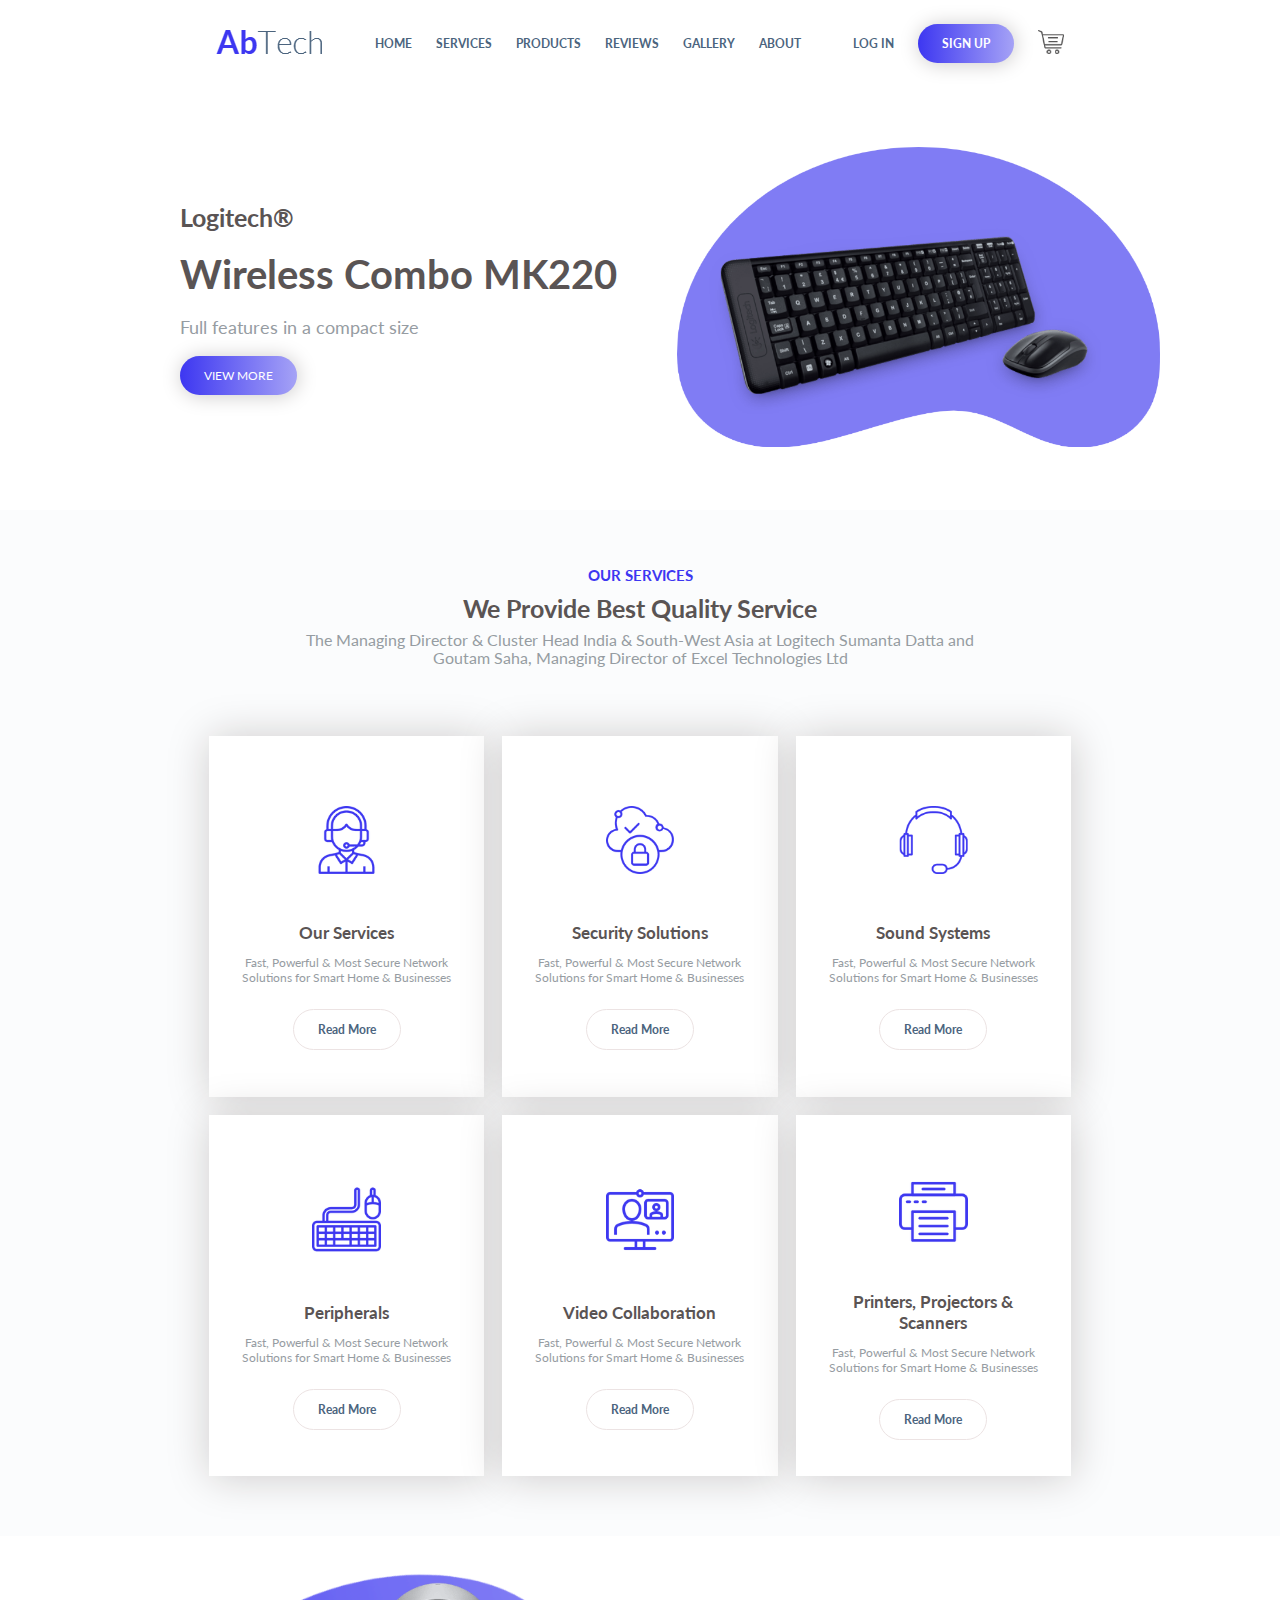
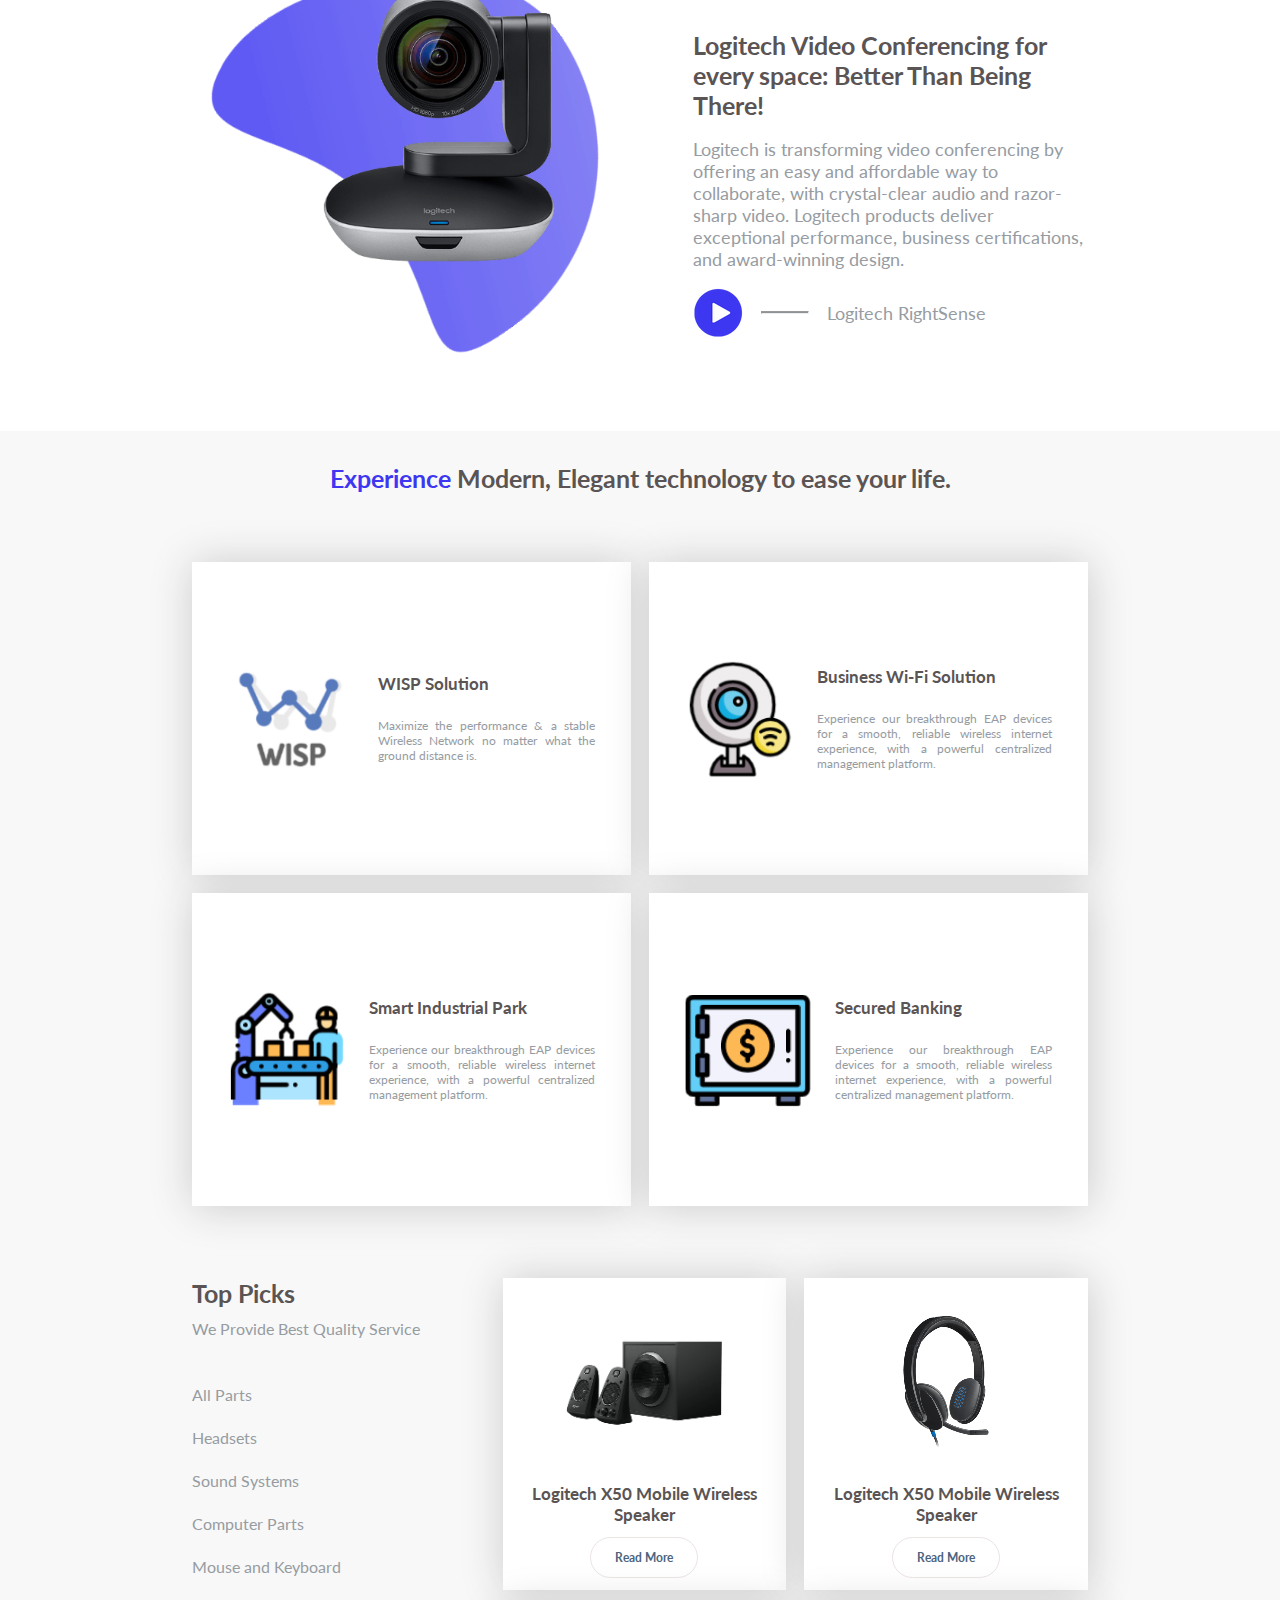
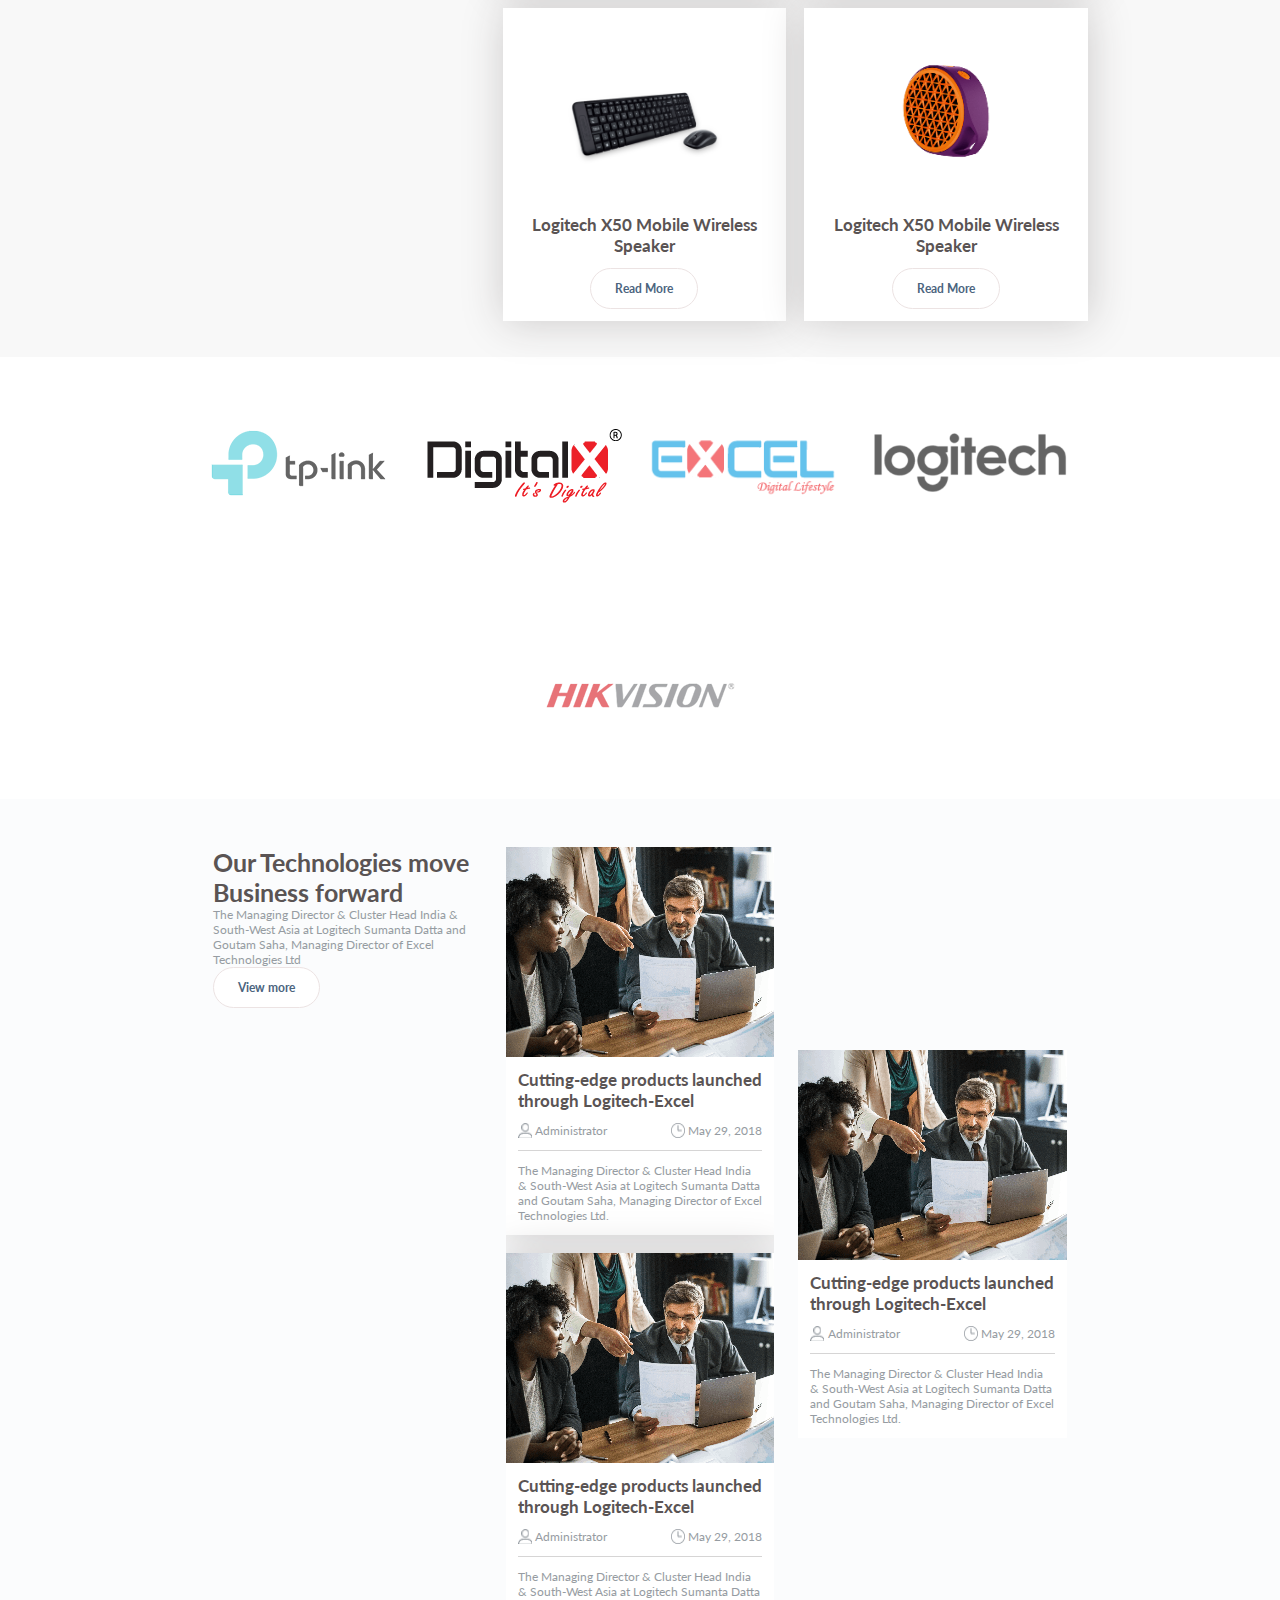
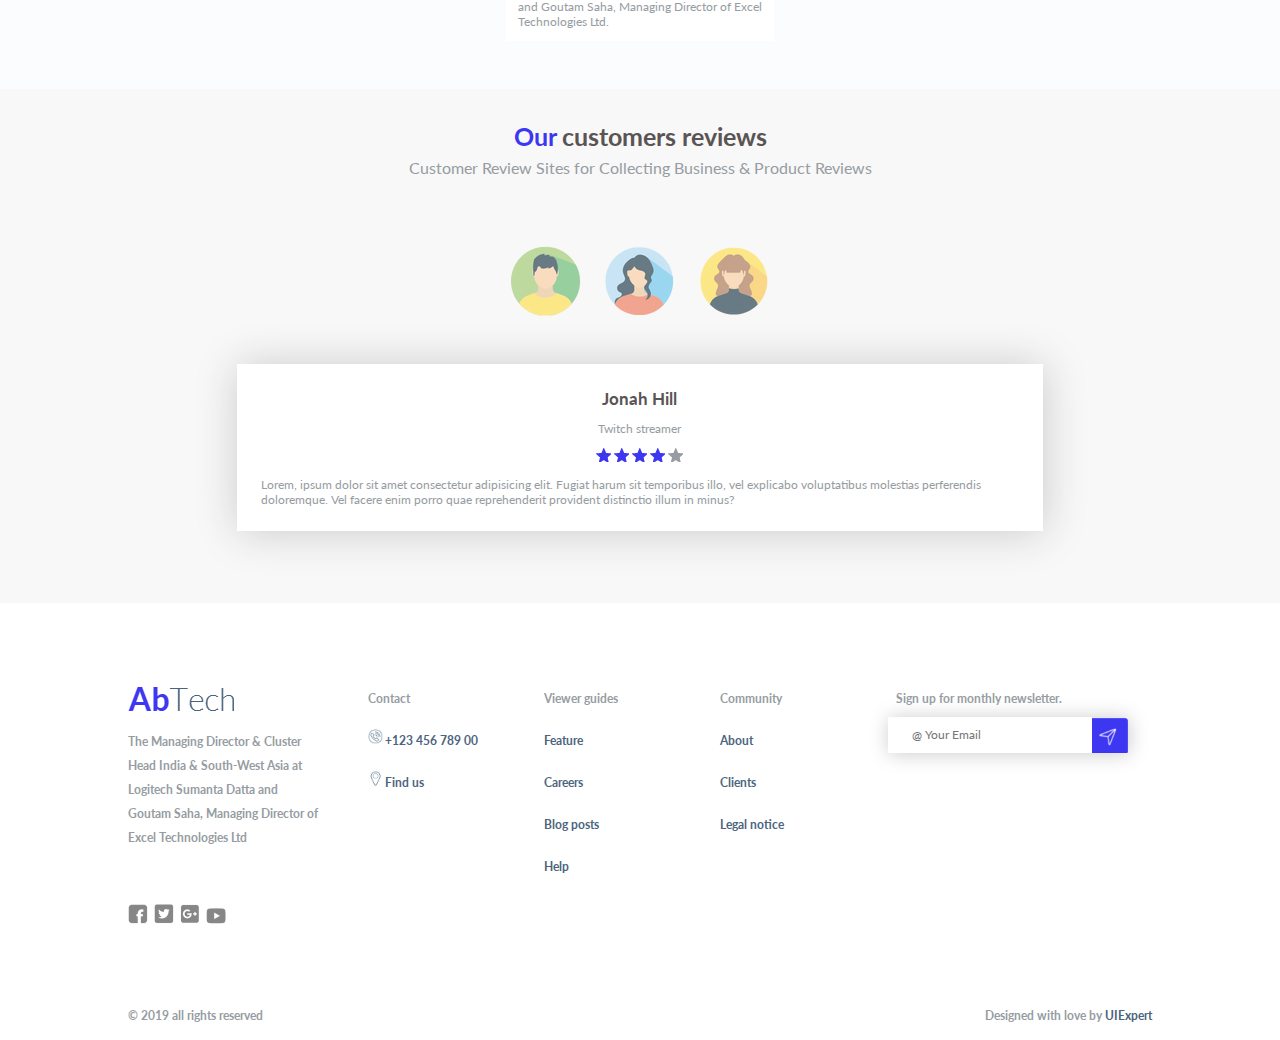
==== index.html @ 061ac5ea "Finished the css settings for mobile responsive" ====
<!DOCTYPE html>
<html lang="en">
  <head>
    <meta charset="UTF-8" />
    <meta http-equiv="X-UA-Compatible" content="IE=edge" />
    <meta name="viewport" content="width=device-width, initial-scale=1.0" />
    <title>Tech Product Home Page</title>
    <link href="styles/index.css" rel="stylesheet" />
    <link rel="preconnect" href="https://fonts.googleapis.com" />
    <link rel="preconnect" href="https://fonts.gstatic.com" crossorigin />
    <link
      href="https://fonts.googleapis.com/css2?family=Lato:wght@300;700&family=Roboto:wght@300;700&display=swap"
      rel="stylesheet"
    />

    <link rel="stylesheet" href="styles/styles.css" />
    <link rel="stylesheet" href="styles/media-queries/mobile.css" />
    <link rel="stylesheet" href="styles/media-queries/tablet.css" />
  </head>
  <body>
    <div class="home" id="home">
      <div class="header">
        <div>
          <img
            id="burger-button"
            src="assets/burger-button.png"
            alt="Burger menu button."
          />
          <img class="logo" src="assets/logo.png" alt="Company logo." />
        </div>
        <div>
          <ul class="main-nav nav-bar horizontal-nav">
            <li><a class="underline" href="#home">Home</a></li>
            <li><a class="underline" href="#services">Services</a></li>
            <li><a class="underline" href="#product-promotion">products</a></li>
            <li><a class="underline" href="#reviews">Reviews</a></li>
            <li>
              <a class="underline" href="./html/gallery.html">Gallery</a>
            </li>
            <li><a class="underline" href="./html/about-us.html">About</a></li>
          </ul>
        </div>
        <div>
          <ul class="nav-bar user-menu horizontal-nav">
            <li class="grow"><a href="#">Log in</a></li>
            <li>
              <button class="oval-button purple-gradient grow">Sign up</button>
            </li>
            <li>
              <img
                src="assets/cart.png"
                alt="cart-icon"
                id="cart-icon"
                class="grow"
              />
            </li>
          </ul>
        </div>
      </div>
      <div class="cover top">
        <div class="cover-text">
          <h2>Logitech®</h2>
          <h1>Wireless Combo MK220</h1>
          <p>Full features in a compact size</p>
          <button class="oval-button purple-gradient grow">View more</button>
        </div>
        <div class="cover-visual">
          <img
            class="cover-background grow-shrink"
            src="assets/purple-blob-1.png"
            alt="Asymetric purple background."
          />
          <img
            class="cover-photo"
            src="assets/wireless-combo.png"
            alt="Logitech wireless keyboard and mouse combo."
          />
        </div>
      </div>
    </div>
    <div class="services" id="services">
      <div class="description">
        <h3>Our services</h3>
        <h2>We Provide Best Quality Service</h2>
        <p>
          The Managing Director & Cluster Head India & South-West Asia at
          Logitech Sumanta Datta and Goutam Saha, Managing Director of Excel
          Technologies Ltd
        </p>
      </div>
      <div class="services-card-container">
        <div
          class="card services-card float fill-background"
          id="service-card-1"
        >
          <img
            class="service-icon"
            src="assets/services-cards-icons/customer-service.png"
            alt="Customer service icon purple."
          />
          <img
            class="service-icon hover-icon"
            src="assets/services-cards-icons/customer-service-hover.png"
            alt="Customer service icon white."
          />
          <h2>Our Services</h2>
          <p>
            Fast, Powerful & Most Secure Network Solutions for Smart Home &
            Businesses
          </p>
          <button class="oval-button white">Read More</button>
        </div>
        <div
          class="card services-card float fill-background"
          id="service-card-2"
        >
          <img
            class="service-icon"
            src="assets/services-cards-icons/cloud-security.png"
            alt=" Cloud security icon purple."
          />
          <img
            class="service-icon hover-icon"
            src="assets/services-cards-icons/cloud-security-hover.png"
            alt=" Cloud security icon white."
          />
          <h2>Security Solutions</h2>
          <p>
            Fast, Powerful & Most Secure Network Solutions for Smart Home &
            Businesses
          </p>
          <button class="oval-button white">Read More</button>
        </div>
        <div
          class="card services-card float fill-background"
          id="service-card-3"
        >
          <img
            class="service-icon"
            src="assets/services-cards-icons/sound-systems.png"
            alt="Headset icon purple."
          />
          <img
            class="service-icon hover-icon"
            src="assets/services-cards-icons/sound-systems-hover.png"
            alt="Headset icon white."
          />
          <h2>Sound Systems</h2>
          <p>
            Fast, Powerful & Most Secure Network Solutions for Smart Home &
            Businesses
          </p>
          <button class="oval-button white">Read More</button>
        </div>
        <div
          class="card services-card float fill-background"
          id="service-card-4"
        >
          <img
            class="service-icon"
            src="assets/services-cards-icons/peripherals.png"
            alt="Keyboard icon purple."
          />
          <img
            class="service-icon hover-icon"
            src="assets/services-cards-icons/peripherals-hover.png"
            alt="Keyboard icon white."
          />
          <h2>Peripherals</h2>
          <p>
            Fast, Powerful & Most Secure Network Solutions for Smart Home &
            Businesses
          </p>
          <button class="oval-button white">Read More</button>
        </div>
        <div
          class="card services-card float fill-background"
          id="service-card-5"
        >
          <img
            class="service-icon"
            src="assets/services-cards-icons/video-collaboration.png"
            alt=" Video call icon purple."
          />
          <img
            class="service-icon hover-icon"
            src="assets/services-cards-icons/video-collaboration-hover.png"
            alt=" Video call icon white."
          />
          <h2>Video Collaboration</h2>
          <p>
            Fast, Powerful & Most Secure Network Solutions for Smart Home &
            Businesses
          </p>
          <button class="oval-button white">Read More</button>
        </div>
        <div
          class="card services-card float fill-background"
          id="service-card-6"
        >
          <img
            class="service-icon"
            src="assets/services-cards-icons/printers.png"
            alt="Printer icon purple"
          />
          <img
            class="service-icon hover-icon"
            src="assets/services-cards-icons/printers-hover.png"
            alt="Printer icon white"
          />
          <h2>Printers, Projectors & Scanners</h2>
          <p>
            Fast, Powerful & Most Secure Network Solutions for Smart Home &
            Businesses
          </p>
          <button class="oval-button white">Read More</button>
        </div>
      </div>
    </div>
    <div class="cover middle" id="product-promotion">
      <div class="cover-visual">
        <img
          src="assets/purple-blob-2.png"
          class="product-background grow-shrink"
          alt="Asymetric purple background."
        />
        <img
          src="assets/ptz-pro-2-camer.png"
          class="product-photo"
          alt="Logitech PTZ pro 2 camera."
        />
      </div>
      <div class="cover-text">
        <h2>
          Logitech Video Conferencing for every space: Better Than Being There!
        </h2>
        <p>
          Logitech is transforming video conferencing by offering an easy and
          affordable way to collaborate, with crystal-clear audio and
          razor-sharp video. Logitech products deliver exceptional performance,
          business certifications, and award-winning design.
        </p>
        <div class="under-text">
          <img
            class="grow"
            src="assets/play-icon.png"
            alt="Purple play icon."
          />
          <hr />
          <p>Logitech&nbspRightSense</p>
        </div>
      </div>
    </div>
    <div class="experience">
      <div class="description">
        <h2>
          <span class="purple-span">Experience</span>
          Modern, Elegant technology to ease your life.
        </h2>
      </div>
      <div class="experience-cards-container">
        <div class="card float grow experience-card" id="experience-card-1">
          <img
            class="experience-icon"
            src="assets/experience-cards-icons/wisp-icon.png"
            alt="Wisp icon."
          />

          <div class="experience-card-text">
            <h2>WISP Solution</h2>
            <p>
              Maximize the performance & a stable Wireless Network no matter
              what the ground distance is.
            </p>
          </div>
        </div>
        <div class="card float grow experience-card" id="experience-card-2">
          <img
            class="experience-icon"
            src="assets/experience-cards-icons/business-solutions-icon.png"
            alt="Wireless business solutions icon."
          />

          <div class="experience-card-text">
            <h2>Business Wi-Fi Solution</h2>
            <p>
              Experience our breakthrough EAP devices for a smooth, reliable
              wireless internet experience, with a powerful centralized
              management platform.
            </p>
          </div>
        </div>
        <div class="card float grow experience-card" id="experience-card-3">
          <img
            class="experience-icon"
            src="assets/experience-cards-icons/industrial-park-icon.png"
            alt="Smart industrial park icon."
          />

          <div class="experience-card-text">
            <h2>Smart Industrial Park</h2>
            <p>
              Experience our breakthrough EAP devices for a smooth, reliable
              wireless internet experience, with a powerful centralized
              management platform.
            </p>
          </div>
        </div>
        <div class="card float grow experience-card" id="experience-card-4">
          <img
            class="experience-icon"
            src="assets/experience-cards-icons/secure-banking-icon.png"
            alt="Secure banking icon."
          />

          <div class="experience-card-text">
            <h2>Secured Banking</h2>
            <p>
              Experience our breakthrough EAP devices for a smooth, reliable
              wireless internet experience, with a powerful centralized
              management platform.
            </p>
          </div>
        </div>
      </div>
    </div>
    <div class="top-picks">
      <div class="top-picks-container">
        <div class="top-picks-col-1">
          <h2>Top Picks</h2>
          <p>We Provide Best Quality Service</p>

          <div>
            <ul class="nav-bar vertical-nav">
              <li><a class="underline purple-hover" href="#">All Parts</a></li>
              <li><a class="underline purple-hover" href="#">Headsets</a></li>
              <li>
                <a class="underline purple-hover" href="#">Sound Systems</a>
              </li>
              <li>
                <a class="underline purple-hover" href="#">Computer Parts</a>
              </li>
              <li>
                <a class="underline purple-hover" href="#"
                  >Mouse and Keyboard</a
                >
              </li>
            </ul>
          </div>
        </div>
        <div class="top-picks-col-2">
          <div class="card product-card float" id="product-1">
            <img
              class="top-picks-icon"
              src="assets/top-picks-cards-icons/speaker-system.png"
              alt="Logitech speaker system."
            />
            <h2>Logitech X50 Mobile Wireless Speaker</h2>
            <button class="oval-button white fill-background white-hover">
              Read More
            </button>
          </div>
          <div class="card product-card float" id="product-2">
            <img
              class="top-picks-icon"
              src="assets/top-picks-cards-icons/usb-headset-h54.png"
              alt="Logitech USB headset. "
            />
            <h2>Logitech X50 Mobile Wireless Speaker</h2>
            <button class="oval-button white fill-background white-hover">
              Read More
            </button>
          </div>

          <div class="card product-card float" id="product-3">
            <img
              class="top-picks-icon"
              src="assets/top-picks-cards-icons/wireless-combo.png"
              alt="Logitech wireless combo."
            />
            <h2>Logitech X50 Mobile Wireless Speaker</h2>
            <button class="oval-button white fill-background white-hover">
              Read More
            </button>
          </div>
          <div class="card product-card float" id="product-4">
            <img
              class="top-picks-icon"
              src="assets/top-picks-cards-icons/x50-gallery-600.png"
              alt="Logicet X50 speaker."
            />

            <h2>Logitech X50 Mobile Wireless Speaker</h2>
            <button class="oval-button white fill-background white-hover">
              Read More
            </button>
          </div>
        </div>
      </div>
    </div>
    <div class="brands">
      <img src="assets/brand-logos/tp-link.png" alt="Tp-link logo." />
      <img src="assets/brand-logos/digital-x-logo.png" alt="DigitalX logo." />
      <img src="assets/brand-logos/excel-brand-log.png" alt="Excel logo." />
      <img src="assets/brand-logos/Logitech-logo-3.png" alt="Logitech logo" />
      <img src="assets/brand-logos/hikvison.png" alt="HIK vision logo." />
    </div>
    <div class="blog">
      <div class="blog-container">
        <div class="blog-col-1">
          <div class="highlighted-blog">
            <h2>Our Technologies move Business forward</h2>
            <p>
              The Managing Director & Cluster Head India & South-West Asia at
              Logitech Sumanta Datta and Goutam Saha, Managing Director of Excel
              Technologies Ltd
            </p>
            <button class="oval-button white grow">View more</button>
          </div>
        </div>
        <div class="blog-col-2">
          <div class="card blog-card">
            <img
              class="blog-pic"
              src="assets/blog-picture.png"
              alt="Blog cover picture."
            />
            <h2>Cutting-edge products launched through Logitech-Excel</h2>

            <div class="blog-data">
              <div class="blog-author-data">
                <img
                  class="blog-icon"
                  src="assets/user-icon.png"
                  alt="Administrator icon."
                />
                <p class="blog-author">Administrator</p>
              </div>
              <div class="blog-date-data">
                <img
                  class="blog-icon"
                  src="assets/clock-icon.png"
                  alt="Clock icon."
                />
                <p class="blog-date">May 29, 2018</p>
              </div>
            </div>
            <div class="blog-short">
              <p>
                The Managing Director & Cluster Head India & South-West Asia at
                Logitech Sumanta Datta and Goutam Saha, Managing Director of
                Excel Technologies Ltd.
              </p>
            </div>
          </div>
          <div class="card blog-card">
            <img
              class="blog-pic"
              src="assets/blog-picture.png"
              alt="Blog cover picture."
            />
            <h2>Cutting-edge products launched through Logitech-Excel</h2>

            <div class="blog-data">
              <div class="blog-author-data">
                <img
                  class="blog-icon"
                  src="assets/user-icon.png"
                  alt="Administrator icon."
                />
                <p class="blog-author">Administrator</p>
              </div>
              <div class="blog-date-data">
                <img
                  class="blog-icon"
                  src="assets/clock-icon.png"
                  alt="Clock icon."
                />
                <p class="blog-date">May 29, 2018</p>
              </div>
            </div>
            <div class="blog-short">
              <p>
                The Managing Director & Cluster Head India & South-West Asia at
                Logitech Sumanta Datta and Goutam Saha, Managing Director of
                Excel Technologies Ltd.
              </p>
            </div>
          </div>
        </div>
        <div class="blog-col-3">
          <div class="card blog-card">
            <img
              class="blog-pic"
              src="assets/blog-picture.png"
              alt="Blog cover picture."
            />
            <h2>Cutting-edge products launched through Logitech-Excel</h2>

            <div class="blog-data">
              <div class="blog-author-data">
                <img
                  class="blog-icon"
                  src="assets/user-icon.png"
                  alt="Administrator icon."
                />
                <p class="blog-author">Administrator</p>
              </div>
              <div class="blog-date-data">
                <img
                  class="blog-icon"
                  src="assets/clock-icon.png"
                  alt="Clock icon."
                />
                <p class="blog-date">May 29, 2018</p>
              </div>
            </div>
            <div class="blog-short">
              <p>
                The Managing Director & Cluster Head India & South-West Asia at
                Logitech Sumanta Datta and Goutam Saha, Managing Director of
                Excel Technologies Ltd.
              </p>
            </div>
          </div>
        </div>
      </div>
    </div>
    <div class="reviews" id="reviews">
      <div class="reviews-container">
        <div class="description">
          <h2><span class="purple-span">Our</span> customers reviews</h2>
          <p>Customer Review Sites for Collecting Business & Product Reviews</p>
        </div>
        <div class="customer-reviews-icons">
          <img
            class="customer-icon grow highlight"
            id="customer-1"
            src="assets/reviews/1.png"
            alt="Customer icon."
          />
          <img
            class="customer-icon grow highlight"
            id="customer-2"
            src="assets/reviews/2.png"
            alt="Customer icon."
          />
          <img
            class="customer-icon grow highlight"
            id="customer-3"
            src="assets/reviews/3.png"
            alt="Customer icon."
          />
        </div>
        <div class="customer-reviews-cards">
          <div id="customer-1-text" class="card customer-review-card">
            <h2>Jonah Hill</h2>
            <p>Twitch streamer</p>
            <div class="rating">
              <div class="one-star">
                <img src="assets/reviews/full-star.png" alt="Full star." />
                <img src="assets/reviews/empty-star.png" alt="Empty star." />
                <img src="assets/reviews/empty-star.png" alt="Empty star." />
                <img src="assets/reviews/empty-star.png" alt="Empty star." />
                <img src="assets/reviews/empty-star.png" alt="Empty star." />
              </div>
              <div class="two-star">
                <img src="assets/reviews/full-star.png" alt="Full star." />
                <img src="assets/reviews/full-star.png" alt="Full star." />
                <img src="assets/reviews/empty-star.png" alt="Empty star." />
                <img src="assets/reviews/empty-star.png" alt="Empty star." />
                <img src="assets/reviews/empty-star.png" alt="Empty star." />
              </div>

              <div class="three-star">
                <img src="assets/reviews/full-star.png" alt="Full star." />
                <img src="assets/reviews/full-star.png" alt="Full star." />
                <img src="assets/reviews/full-star.png" alt="Full star." />
                <img src="assets/reviews/empty-star.png" alt="Empty star." />
                <img src="assets/reviews/empty-star.png" alt="Empty star." />
              </div>
              <div class="four-star">
                <img src="assets/reviews/full-star.png" alt="Full star." />
                <img src="assets/reviews/full-star.png" alt="Full star." />
                <img src="assets/reviews/full-star.png" alt="Full star." />
                <img src="assets/reviews/full-star.png" alt="Full star." />
                <img src="assets/reviews/empty-star.png" alt="Empty star." />
              </div>
              <div class="five-star">
                <img src="assets/reviews/full-star.png" alt="Full star." />
                <img src="assets/reviews/full-star.png" alt="Full star." />
                <img src="assets/reviews/full-star.png" alt="Full star." />
                <img src="assets/reviews/full-star.png" alt="Full star." />
                <img src="assets/reviews/full-star.png" alt="Full star." />
              </div>
            </div>

            <p>
              Lorem, ipsum dolor sit amet consectetur adipisicing elit. Fugiat
              harum sit temporibus illo, vel explicabo voluptatibus molestias
              perferendis doloremque. Vel facere enim porro quae reprehenderit
              provident distinctio illum in minus?
            </p>
          </div>
        </div>
      </div>
    </div>
    <div class="footer">
      <div class="footer-info">
        <div class="footer-col-1">
          <img class="logo" src="assets/logo.png" alt="AbTech logo." />
          <p>
            The Managing Director & Cluster Head India & South-West Asia at
            Logitech Sumanta Datta and Goutam Saha, Managing Director of Excel
            Technologies Ltd
          </p>
          <div class="socials">
            <a href="#" target="_blank"
              ><img
                class="social"
                src="assets/socials-icons/facebook-icon.png"
                alt="Facebook icon."
            /></a>
            <a href="#" target="_blank"
              ><img
                class="social"
                src="assets/socials-icons/twitter-icon.png"
                alt="Twitter icon."
            /></a>
            <a href="#" target="_blank"
              ><img
                class="social"
                src="assets/socials-icons/google-plus-icon.png"
                alt="Google plus icon."
            /></a>
            <a href="#" target="_blank"
              ><img
                class="social"
                src="assets/socials-icons/youtube-icon.png"
                alt="Youtube icon"
            /></a>
          </div>
        </div>
        <div class="footer-col-2">
          <p>Contact</p>
          <div class="contact">
            <img
              class="contact-icon"
              src="assets/phone-icon.png"
              alt="Phone icon"
            />
            <a href="#">+123 456 789 00</a>
          </div>
          <div class="contact">
            <img
              class="contact-icon"
              src="assets/pin-icon.png"
              alt="Pin icon."
            />
            <a href="#">Find us</a>
          </div>
        </div>
        <div class="footer-col-3">
          <p>Viewer guides</p>
          <a href="#">Feature</a>
          <a href="#">Careers</a>
          <a href="#">Blog posts</a>
          <a href="#">Help</a>
        </div>
        <div class="footer-col-4">
          <p>Community</p>
          <a href="#">About</a>
          <a href="#">Clients</a>
          <a href="#">Legal notice</a>
        </div>
        <div class="footer-col-5">
          <p>Sign up for monthly newsletter.</p>
          <div>
            <form id="email-form" action="#" method="get">
              <input
                id="email-input"
                type="email"
                placeholder="@ Your Email"
                name="user-email"
              />
              <input id="email-submit" type="submit" value="" name="submit" />
            </form>
          </div>
        </div>
      </div>
      <div class="footer-signature">
        <p>© 2019 all rights reserved</p>
        <p>Designed with love by <a href="#" target="_blank">UIExpert</a></p>
      </div>
    </div>
  </body>
</html>
---- styles/index.css ----
/* Setting the background color for the "Home" section */
.body {
  background-color: #f8f8f8;
}

/* The .header and .footer styles are defines in /styles/styles.css */

/* The following styles reffer to the 'Header' section - product promotion part. */

.cover {
  display: flex;
  margin: auto;
  padding: 5em 10em;
  justify-content: flex-end;
  align-items: center;
  gap: 5em;
}

.cover-visual {
  position: relative;
}
.cover-background {
  position: relative;
  bottom: 0;
  left: 0;
  max-height: 25em;
}
.cover-photo {
  position: absolute;
  bottom: 0;
  left: 30px;
  max-height: 20em;
}

.cover-text {
  display: flex;
  justify-content: space-between;
  flex-direction: column;
  align-items: flex-start;
  gap: 1.5rem;
}

.cover p {
  font-size: 1.5rem;
}
/* The following styles reffer to the 'Services' section */

.services {
  display: flex;
  flex-direction: column;
  background-color: #fbfcfd;
  justify-content: center;
  align-items: center;
  padding: 2rem;
  margin: auto;
}

.description {
  text-align: center;
  margin: 2rem;
  max-width: 60%;
}

.description h3,
.description h2,
.description p {
  margin: 0.7rem;
}

.description p {
  font-size: 1.3rem;
}

.services-card-container {
  gap: 1.5rem;
  display: grid;
  max-width: 70%;
  grid-template-columns: 2fr 2fr 2fr;
  grid-template-rows: 3fr 3fr;
  margin: 3rem 0;
  padding: 5rem auto;
}

.service-icon {
  max-width: 30%;
  max-height: 25%;
  margin: 3rem;
}

.hover-icon {
  display: none;
}

.services-card {
  display: flex;
  flex-direction: column;
  justify-content: center;
  align-items: center;
  gap: 1rem;
  text-align: center;
  padding: 2rem;
}
.services-card:hover h2,
.services-card:hover p {
  color: white;
}

.services-card:hover .service-icon {
  display: none;
}

.services-card:hover .hover-icon {
  display: block;
}

/* The following styles reffer to the 'Product Promotion' section */

.middle {
  max-width: 70%;
  padding: 3rem 0;
  justify-content: center;
  gap: 1rem;
}

.product-background {
  position: relative;
  bottom: 0;
  left: 0;
  max-height: 35rem;
}
.product-photo {
  position: absolute;
  top: 0;
  left: 30px;
  max-height: 25rem;
}

hr {
  width: 4rem;
  height: 0.3rem;
  background-color: #8d9296;
}
.under-text {
  display: flex;
  justify-content: center;
  align-items: center;
  gap: 1.5rem;
}
/* 
The following styles reffer to the 'Experience' section. */

.experience {
  display: flex;
  flex-direction: column;
  align-items: center;
  justify-content: center;
  background-color: #f8f8f8;
}

.experience-cards-container {
  display: grid;
  grid-template-columns: 1fr 1fr;
  grid-template-rows: 1fr 1fr;
  gap: 1.5rem;
  margin: 3rem 0;
  padding: 5rem auto;
  max-width: 70%;
}

.experience-card {
  display: flex;
  justify-content: center;
  align-items: center;
  gap: 2rem;
  padding: 2rem 3rem;
}

.experience-icon {
  max-height: 45%;
}

.experience-card-text {
  display: flex;
  flex-direction: column;
  gap: 2rem;
  text-align: justify;
}

/* The following styles reffer to the 'Top Picks' section */

.top-picks-container {
  display: grid;
  grid-template-columns: 1fr 2fr;
  max-width: 70%;
  margin: 3rem 0;
  padding: 5rem auto;
  gap: 1.5rem;
}

.top-picks {
  background-color: #f8f8f8;
  display: flex;
  margin: auto;
  align-items: center;
  justify-content: center;
}

.top-picks-col-1 {
  display: flex;
  flex-direction: column;
  gap: 1rem;
}

.top-picks-col-2 {
  display: grid;
  grid-template-columns: 1fr 1fr;
  gap: 1.5rem;
}

.product-card {
  display: flex;
  flex-direction: column;
  align-items: center;
  justify-content: flex-end;
  text-align: center;
}

.top-picks-icon {
  max-width: 55%;
  margin: 3rem 1rem;
}

.top-picks p,
.top-picks a {
  font-size: 1.3rem;
}

/* The following styles reffer to the 'Brands' section. */
.brands {
  display: flex;
  justify-content: center;
  align-items: center;
  flex-wrap: wrap;
  max-width: 70%;
  margin: auto;
  gap: 2rem;
}
/* The following styles reffer to the 'Blog' section. */

.blog {
  width: 100%;
  background-color: #fbfcfd;
  flex-wrap: wrap;
}
.blog-container {
  display: flex;
  justify-content: center;
  max-width: 70%;
  align-content: center;
  margin: auto;
  padding: 4rem 0;
  gap: 2rem;
}

.blog-col-1 {
  display: flex;
  flex-direction: column;
  width: 30%;
}

.blog-col-2 {
  display: flex;
  flex-direction: column;
  width: 30%;
  overflow: hidden;
  gap: 1.5rem;
}

.blog-col-3 {
  display: flex;
  flex-direction: column;
  width: 30%;
  overflow: hidden;
  align-self: center;
}

.blog-card {
  display: flex;
  flex-direction: column;
  overflow: hidden;
}

.blog-pic {
  width: fit-content;
}

.blog-data {
  display: flex;
  align-items: center;
  justify-content: space-between;
  padding-bottom: 1rem;
  margin: 0 1rem;
  overflow: hidden;
  border-bottom: 1px solid rgb(214, 213, 213);
}

.blog-author-data,
.blog-date-data {
  display: flex;
}

.blog-card h2,
.blog-short {
  padding: 1rem;
}

.blog-icon {
  margin-right: 0.3rem;
}

.highligted-blog {
  display: flex;
  gap: 2rem;
}

/* The following styles reffer to the 'Reviews' section. */

.reviews {
  background-color: #f8f8f8;
  padding-bottom: 5rem;
}
.reviews-container {
  display: flex;
  flex-direction: column;
  justify-content: center;
  align-items: center;
  max-width: 70%;
  margin: auto;
}

.customer-reviews-icons {
  display: flex;
  gap: 2rem;
  margin: 3rem;
}

/* Ideally, the cards would interact with the icons in such a way that when one hovers on an icon, the according review card appears, but I was not able to succed this with only css and html a this time.*/

.customer-review-card {
  display: flex;
  flex-direction: column;
  align-items: center;
  justify-content: center;
  gap: 1rem;
  max-width: 90%;
  padding: 2rem;
  margin: 1rem auto;
}

.one-star,
.two-star,
.three-star,
.five-star {
  display: none;
}

/* The .header and .footer styles are defines in /styles/styles.css */
---- styles/styles.css ----
/* General styles */
* {
  box-sizing: border-box;
  font-size: 12px;
  font-family: "Lato", sans-serif;
  margin: 0;
  padding: 0;
  color: #969ca2;
}

h1,
h2,
h3 {
  font-family: "Lato", sans-serif;
  color: #5a5454;
}

h1 {
  font-size: 40px;
  font-weight: bold;
}

h2 {
  font-size: 25px;
}

h3 {
  font-size: 15px;
  text-transform: uppercase;
  color: #3d37f1;
}

a {
  text-decoration: none;
}

.nav-bar {
  display: flex;
  list-style-type: none;
  gap: 2em;
}

.vertical-nav {
  display: flex;
  flex-direction: column;
  justify-content: flex-start;
  margin: 3rem 0;
}

.horizontal-nav {
  align-items: center;
}

/* Buttons */
.oval-button {
  border-radius: 55px;
  padding: 1em 2em;
}

.purple-gradient {
  background-image: linear-gradient(to left, #a5a2f6, #3d37f1);
  color: white;
  box-shadow: 1px 1px 20px rgb(204, 202, 202);
  text-transform: uppercase;
  border-style: none;
}

.white {
  color: #4b647e;
  font-weight: bold;
  background-color: white;
  border: 1px solid #ece3e3;
}

.white-hover:hover {
  color: #f8f8f8;
}

.purple-hover:hover {
  color: #3d37f1;
}

.purple-span {
  color: #3d37f1;
  font-size: 25px;
}

/* Header styles */

.logo {
  max-height: 25px;
  max-width: fit-content;
}
.header {
  max-width: 70%;
  margin: auto;
  display: flex;
  padding: 2em;
  text-transform: uppercase;
  align-items: center;
  justify-content: space-between;
  font-weight: bold;
}
#burger-button {
  display: none;
}
.user-menu button {
  font-weight: bold;
}

.header a {
  color: #4b647e;
}

#cart-icon {
  height: 2em;
}

/* Footer styles */

.footer {
  background-color: white;
}
.footer-info {
  max-width: 80%;
  display: grid;
  grid-template-columns: 1.5fr 1fr 1fr 1fr 2fr;
  margin: 0 auto;
  padding: 7rem 0 3rem 0;
  gap: 4rem;
}
.footer-signature {
  max-width: 80%;
  display: flex;
  justify-content: space-between;
  margin: 0 auto 1rem auto;
}
.footer-col-1,
.footer-col-2,
.footer-col-3,
.footer-col-4,
.footer-col-5 {
  display: flex;
  flex-direction: column;
  flex-wrap: nowrap;
  gap: 1.5rem;
  justify-content: flex-start;
}

.socials {
  display: flex;
  justify-content: flex-start;
  align-items: center;
  gap: 0.5rem;
  margin: 3rem 0;
}

.social {
  height: 20px;
  opacity: 0.7;
}

.social:hover {
  opacity: 1;
}

.contact {
  display: flex;
  gap: 0.2rem;
}

.contact-icon {
  max-width: fit-content;
  max-height: 15px;
}

#email-form {
  position: relative;
  margin: 2rem;
}

#email-submit {
  background-image: url(../assets/submit-icon.png);
  background-position: center;
  background-repeat: no-repeat;
  background-size: cover;
  height: 3rem;
  width: 3rem;
  border-style: none;
  margin: 0;
  position: absolute;
  right: 0;
  bottom: 0;
}

#email-input {
  margin: 0;
  border-style: none;
  height: 3rem;
  width: 20rem;
  text-indent: 2rem;
  padding-right: 3.5rem;
  position: absolute;
  bottom: 0;
  right: 0;
  box-shadow: 1px 1px 20px rgb(204, 202, 202);
}

.footer a {
  color: #4b647e;
}

.footer p,
.footer a {
  font-weight: bold;
  line-height: 2rem;
}

.footer a:hover {
  color: #5a5454;
}

/* Animations */

.rotate {
  animation-name: rotate;
  animation-duration: 15s;
  animation-timing-function: ease-in-out;
  animation-iteration-count: infinite;
}

@keyframes rotate {
  0% {
    transform: rotate(0deg);
  }
  50% {
    transform: rotate(70deg);
  }

  10% {
    transform: rotate(0deg);
  }
}

.underline {
  position: relative;
  display: inline-block;
  border-bottom: 1px solid transparent;
}

.underline::after {
  content: "";
  width: 100%;
  position: absolute;
  bottom: 0;
  left: 0;
  transform: scaleX(0);
  border-bottom: 1px solid #3d37f1;
  transform-origin: bottom right;
  transition: transform 0.25s ease;
}

.underline:hover::after {
  transform: scaleX(1);
  transform-origin: bottom left;
}

.grow {
  transition: all 0.2s ease-in-out;
}
.grow:hover {
  transform: scale(1.1);
}

.float:hover {
  animation-name: float;
  animation-duration: 3s;
  animation-iteration-count: infinite;
  animation-timing-function: ease-in-out;
}

@keyframes float {
  0% {
    transform: translate(0, 0px);
  }
  50% {
    transform: translate(0, 15px);
  }
  100% {
    transform: translate(0, -0px);
  }
}

.grow-shrink {
  animation-name: grow-shrink;
  animation-duration: 10s;
  animation-iteration-count: infinite;
  animation-timing-function: ease-in-out;
}

@keyframes grow-shrink {
  0% {
    transform: scale(1);
    rotate: 0deg;
  }
  50% {
    transform: scale(1.2);
    rotate: 11deg;
  }
  100% {
    transform: scale(1);
    rotate: 0deg;
  }
}

.fill-background {
  transition: background 2s;
}

.fill-background:hover {
  background-image: linear-gradient(to left, #a5a2f6, #3d37f1);
}

.highlight {
  opacity: 0.6;
}
.highlight:hover {
  opacity: 1;
}

.typewriter {
  overflow: hidden;
  border-right: 0.15em solid #3d37f1;
  white-space: nowrap;
  margin: 0 auto;
  letter-spacing: 0.07em;
  animation: typing 3.5s steps(40, end), blink-caret 0.75s step-end infinite;
}

@keyframes typing {
  from {
    width: 0;
  }
  to {
    width: 100%;
  }
}

@keyframes blink-caret {
  from,
  to {
    border-color: transparent;
  }
  50% {
    border-color: #3d37f1;
  }
}

/* Reusable cards styles */

.card {
  background-color: white;
  box-shadow: 1px 1px 40px rgb(204, 202, 202);
  font-size: 0.8rem;
}

.card h2 {
  font-size: 17px;
}

.card button {
  margin: 1em;
}
---- styles/media-queries/mobile.css ----
@media screen and (max-width: 757px) {
  .body {
    width: 100%;
  }

  /*Header  */
  .home {
    max-width: 100%;
    overflow: hidden;
  }
  .header {
    flex-direction: column;
    width: 100%;
  }

  .main-nav {
    display: none;
  }

  .user-menu a,
  .user-menu button {
    display: none;
  }

  #cart-icon {
    position: absolute;
    display: inline-block;
    top: 2rem;
    height: 20px;
    right: 2rem;
  }

  .logo {
    width: 70%;
  }

  #burger-button {
    display: inline-block;
    height: 20px;
    position: absolute;
    left: 2rem;
  }

  .cover {
    padding: 2rem;
    overflow: hidden;
    max-width: 100%;
  }
  .top {
    flex-direction: column-reverse;
    justify-content: center;
  }

  /* The Services */
  .service {
    max-width: 100%;
    padding: 3rem;
    overflow: hidden;
  }

  .description {
    max-width: 100%;
    overflow: hidden;
  }
  .services-card-container {
    display: grid;
    grid-template-columns: 1fr;
    max-width: 100%;
  }

  .services-card {
    max-width: 95%;
  }

  /* The Product Promotion */
  .middle {
    flex-direction: column;
  }

  /* The Experience */
  .experience {
    padding: 2rem;
    max-width: 100%;
    overflow: hidden;
  }
  .experience-cards-container {
    display: grid;
    grid-template-columns: 1fr;
    max-width: 95%;
  }
  .experience-icon {
    max-width: 60%;
  }

  /* Top picks */
  .top-picks {
    max-width: 100%;
    padding: 2rem;
  }

  .top-picks-container {
    margin: auto;
    max-width: 100%;
    display: grid;
    grid-template-columns: 1fr;
  }

  /* Blog */
  .blog {
    padding: 3rem;
    max-width: 100%;
  }
  .blog-container {
    max-width: 100%;
    display: flex;
    flex-direction: column;
  }

  .blog-col-1,
  .blog-col-2,
  .blog-col-3 {
    width: 95%;
  }

  /* Brands */

  .brands {
    width: 95%;
    flex-direction: row;
  }

  .brands img {
    height: 9rem;
    width: fit-content;
  }
  /* 
  Footer  */
  .footer-signature {
    flex-direction: row;
    flex-wrap: wrap;
    overflow: hidden;
    margin: auto;
    justify-content: center;
  }

  .footer-info {
    grid-template-columns: 1fr;
  }

  .footer-col-4,
  .footer-col-3 {
    display: none;
  }

  #email-input {
    position: relative;
  }

  /* About */

  .about-container {
    width: 100%;
    padding: 3rem;
  }

  .about-section {
    max-width: 100%;
    padding: 1rem 0;
    flex-direction: column;
    flex-wrap: wrap;
    overflow: hidden;
    gap: 2rem;
    margin: 0 auto 5rem auto;
  }
  .about-text,
  .about-visual,
  .story > .about-visual {
    max-width: 95%;
  }

  .typewriter {
    display: none;
  }

  .mobile-only {
    display: block;
  }
  .mission {
    flex-direction: column-reverse;
  }
  #mission-photo {
    left: -10rem;
  }

  #mission-dots {
    left: -30rem;
    top: -30rem;
  }

  #mission-blob {
    top: 0;
  }

  .about-join {
    max-width: 100%;
    text-align: center;
  }

  .join-us {
    margin: 2rem auto;
  }

  .join-us > form {
    margin: 2rem auto 0 auto;
  }

  .join-us input[type="submit"] {
    margin: 3rem auto 0 auto;
  }
}
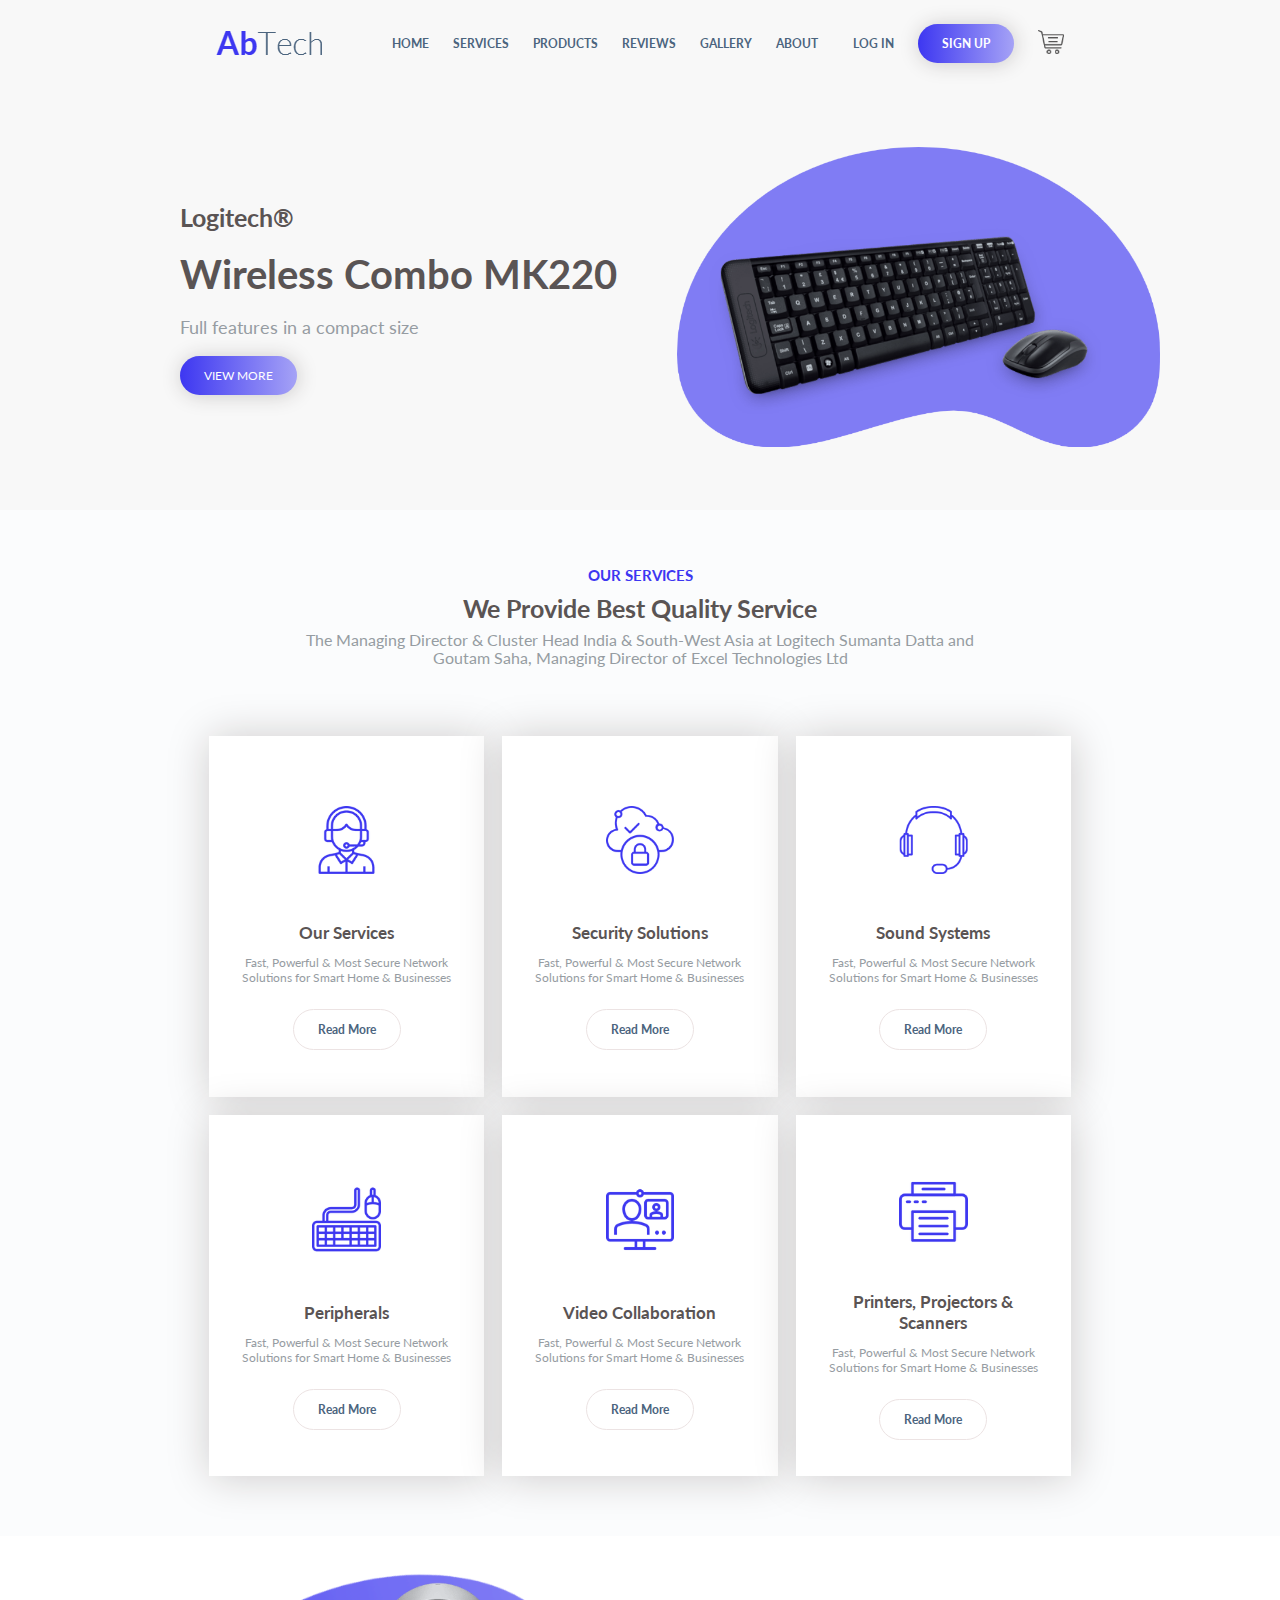
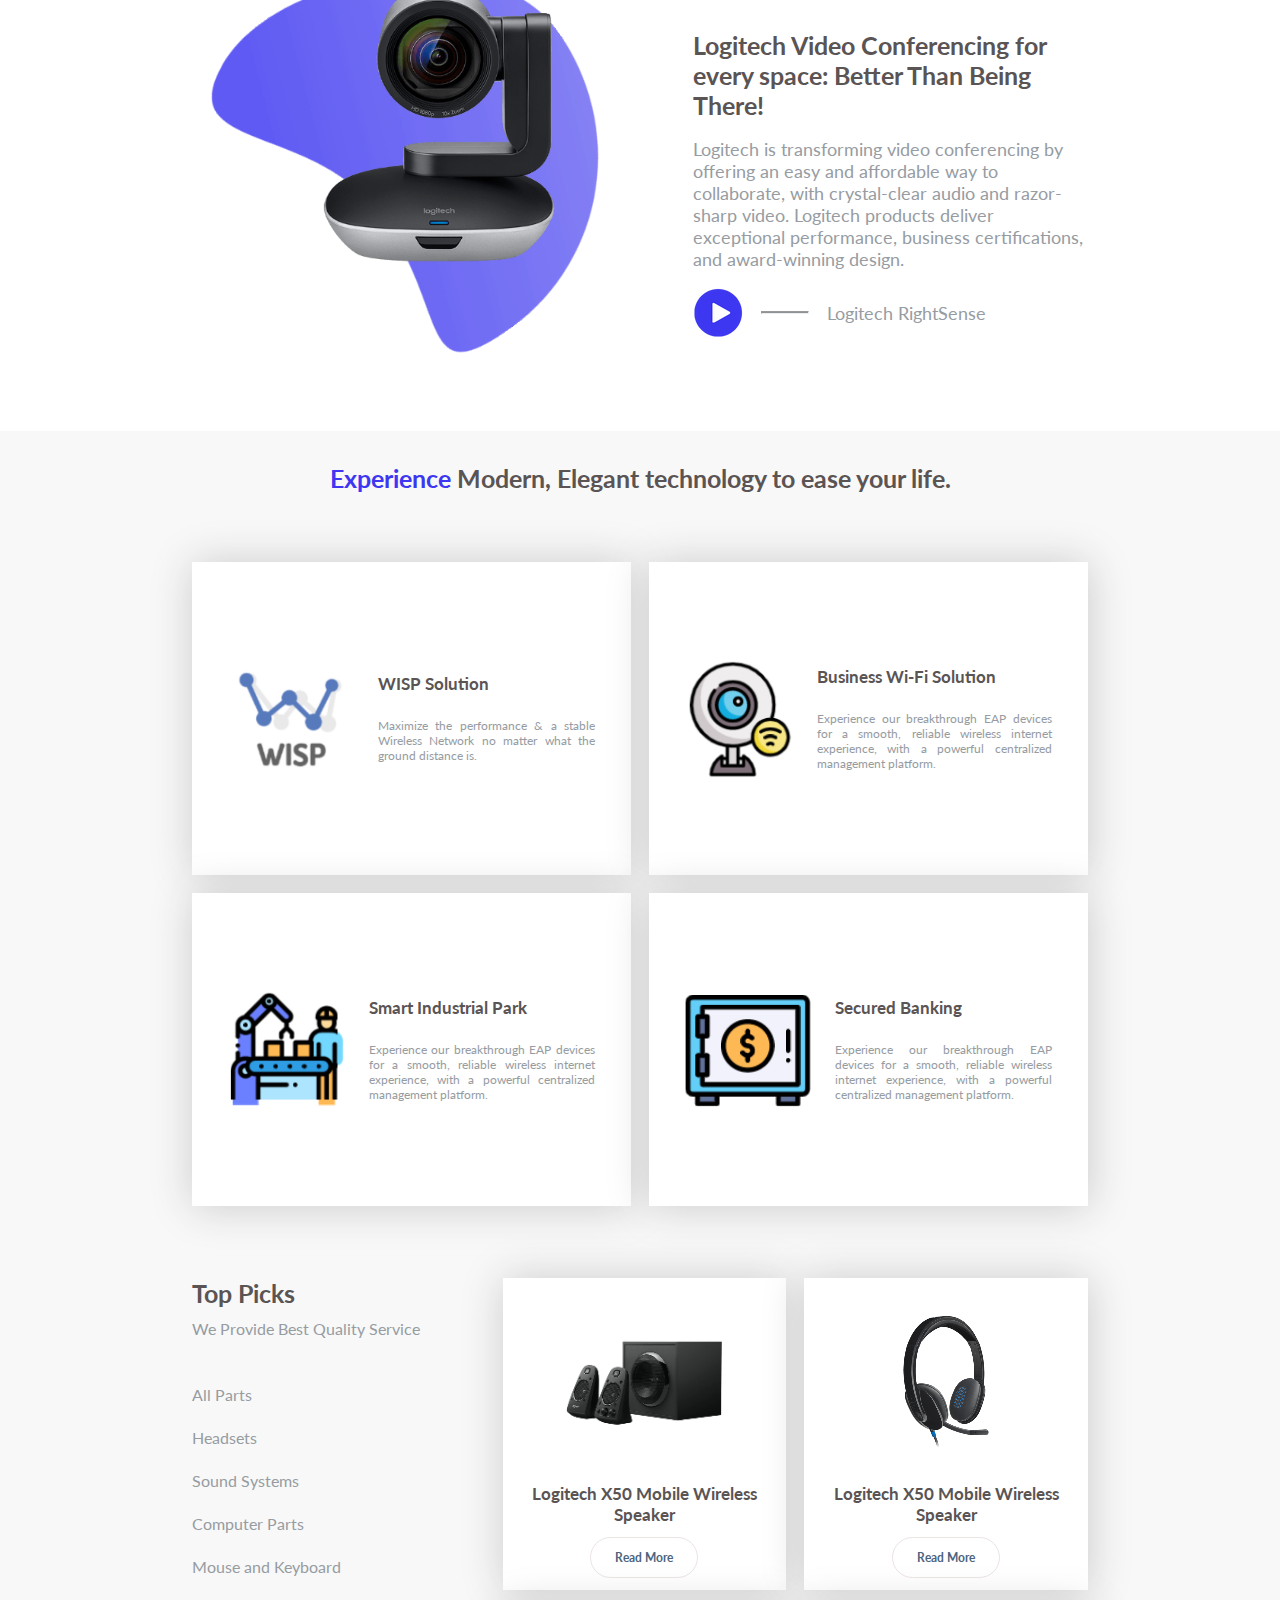
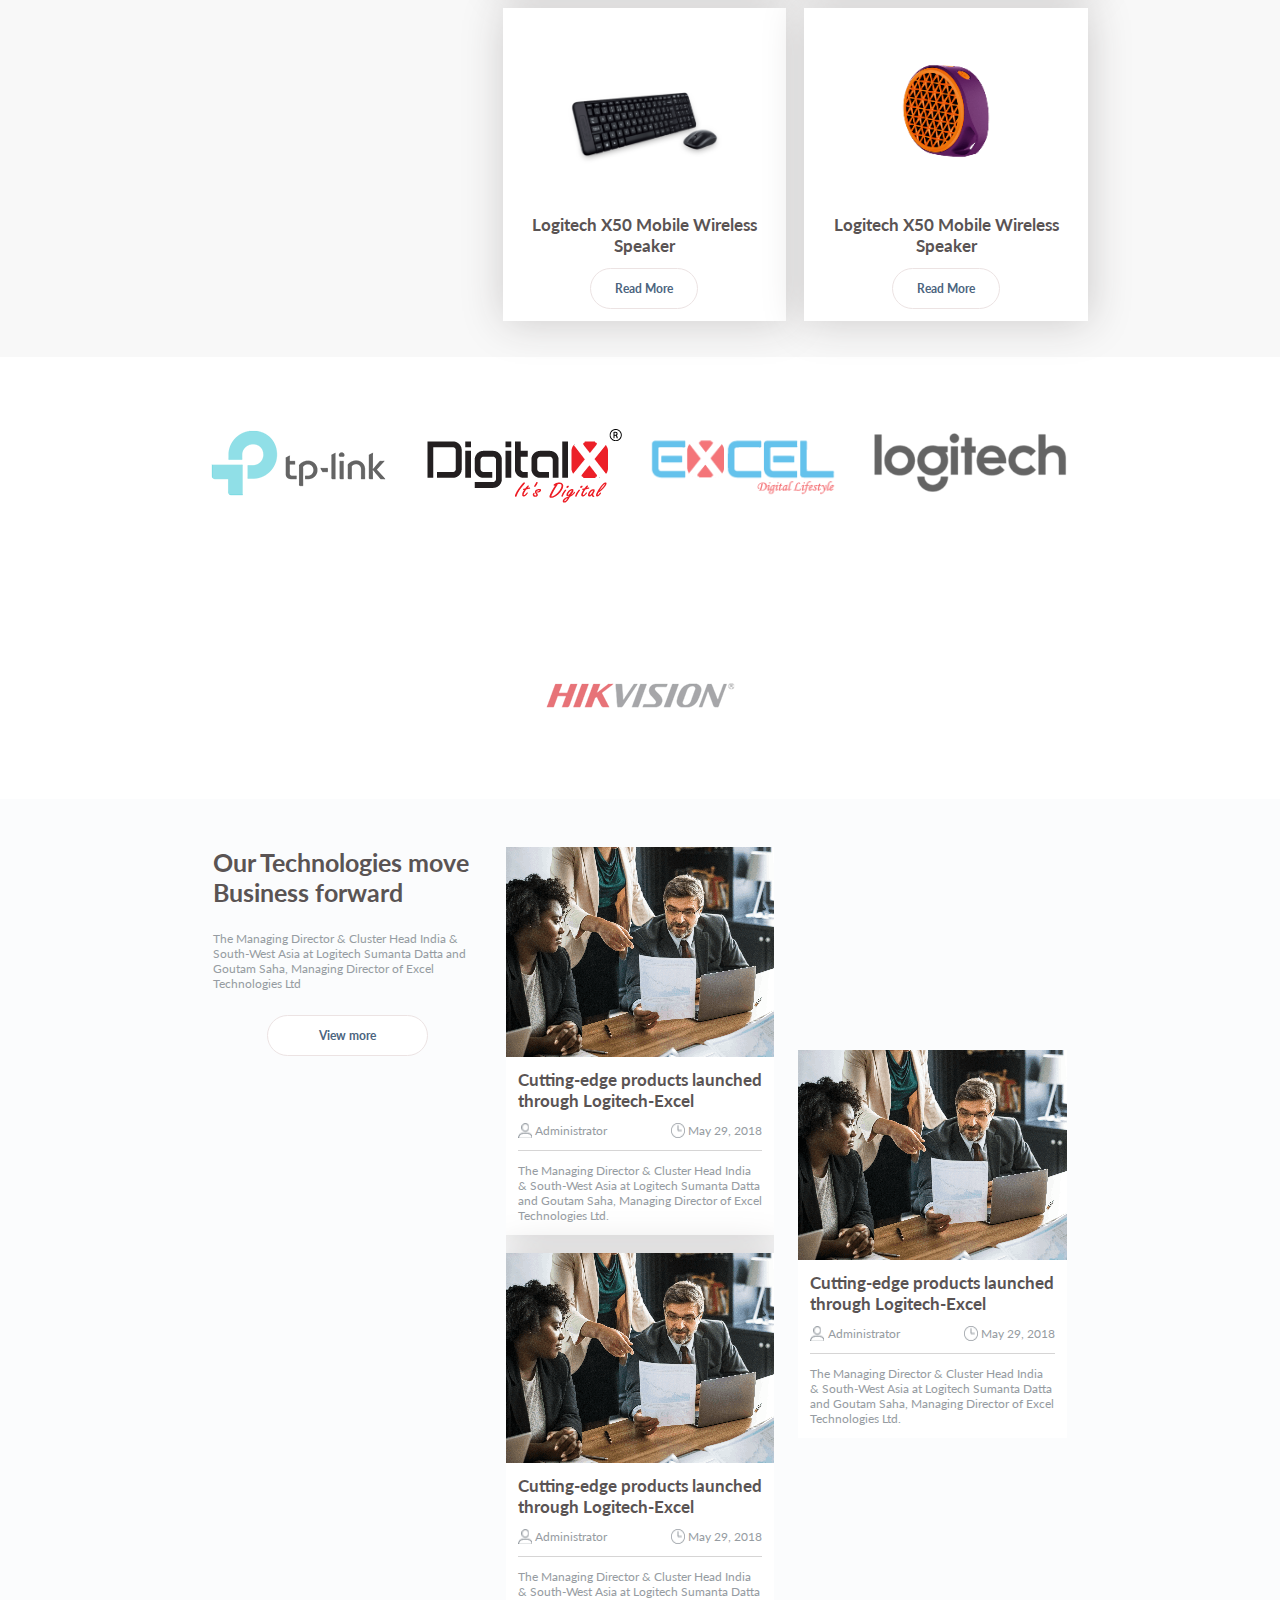
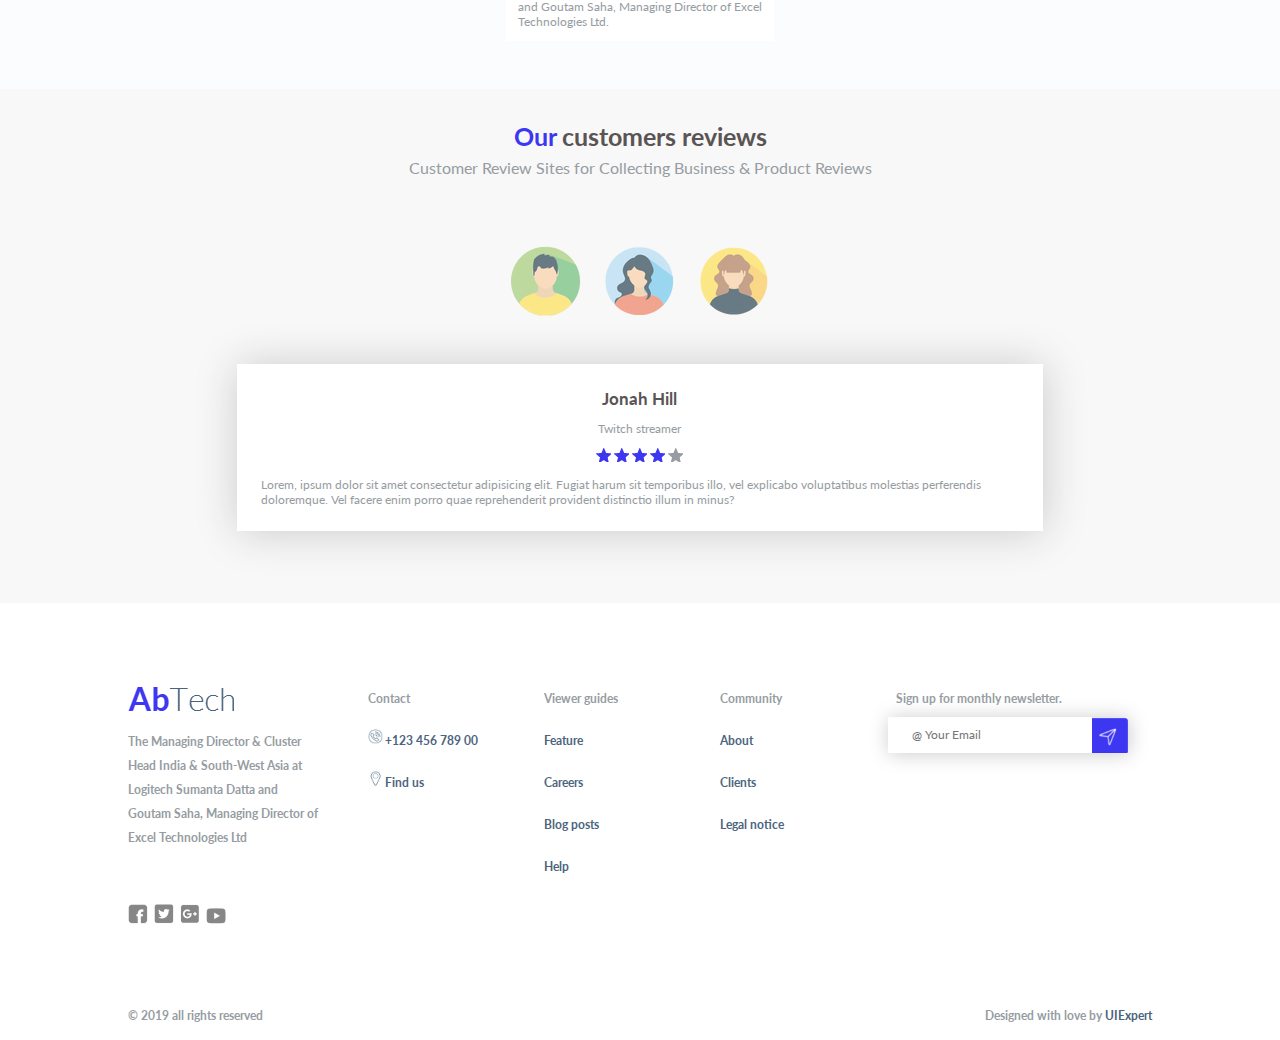
==== commit 52cbe9d9: "Added a short  script that makes the dropdown menu for mobile functional" ====
--- a/index.html
+++ b/index.html
@@ -20,19 +20,33 @@
   <body>
     <div class="home" id="home">
       <div class="header">
-        <div>
+        <img class="logo" src="assets/logo.png" alt="Company logo." />
+        <a
+          href="javascript:void(0);"
+          class="burger-button"
+          onclick="showHoverMenu()"
+        >
           <img
             id="burger-button"
             src="assets/burger-button.png"
             alt="Burger menu button."
           />
-          <img class="logo" src="assets/logo.png" alt="Company logo." />
+        </a>
+        <div id="hover-menu" class="hover-menu">
+          <a class="underline" href="#home">Home</a>
+          <a class="underline" href="#services">Services</a>
+          <a class="underline" href="#product-promotion">Products</a>
+          <a class="underline" href="#reviews">Reviews</a>
+
+          <a class="underline" href="#">Gallery</a>
+
+          <a class="underline" href="./html/about-us.html">About</a>
         </div>
         <div>
           <ul class="main-nav nav-bar horizontal-nav">
             <li><a class="underline" href="#home">Home</a></li>
             <li><a class="underline" href="#services">Services</a></li>
-            <li><a class="underline" href="#product-promotion">products</a></li>
+            <li><a class="underline" href="#product-promotion">Products</a></li>
             <li><a class="underline" href="#reviews">Reviews</a></li>
             <li>
               <a class="underline" href="./html/gallery.html">Gallery</a>
@@ -693,5 +707,6 @@
         <p>Designed with love by <a href="#" target="_blank">UIExpert</a></p>
       </div>
     </div>
+    <script src="scripts/script.js"></script>
   </body>
 </html>
--- a/styles/index.css
+++ b/styles/index.css
@@ -1,5 +1,5 @@
 /* Setting the background color for the "Home" section */
-.body {
+.home {
   background-color: #f8f8f8;
 }
 
@@ -318,9 +318,15 @@
   margin-right: 0.3rem;
 }
 
-.highligted-blog {
-  display: flex;
-  gap: 2rem;
+.highlighted-blog {
+  display: flex;
+  flex-direction: column;
+  gap: 2rem;
+}
+
+.highlighted-blog button {
+  width: 60%;
+  margin: auto;
 }
 
 /* The following styles reffer to the 'Reviews' section. */
--- a/styles/styles.css
+++ b/styles/styles.css
@@ -54,7 +54,7 @@
 /* Buttons */
 .oval-button {
   border-radius: 55px;
-  padding: 1em 2em;
+  padding: 1rem 2rem;
 }
 
 .purple-gradient {
@@ -104,6 +104,7 @@
 #burger-button {
   display: none;
 }
+
 .user-menu button {
   font-weight: bold;
 }
@@ -371,3 +372,24 @@
 .card button {
   margin: 1em;
 }
+
+/* Nav bar for mobile */
+
+.hover-menu {
+  display: none;
+  flex-direction: column;
+  background-color: #f8f8f8;
+  width: 97vw;
+  text-align: left;
+  margin: 2rem 2rem 0 2rem;
+}
+
+.hover-menu a {
+  color: #2822d4;
+  font-size: 1.5rem;
+  padding: 0.4rem;
+}
+
+.hover-menu a {
+  border-bottom: 1px solid rgb(194, 190, 190);
+}
--- a/styles/media-queries/mobile.css
+++ b/styles/media-queries/mobile.css
@@ -39,6 +39,7 @@
     height: 20px;
     position: absolute;
     left: 2rem;
+    top: 2rem;
   }
 
   .cover {
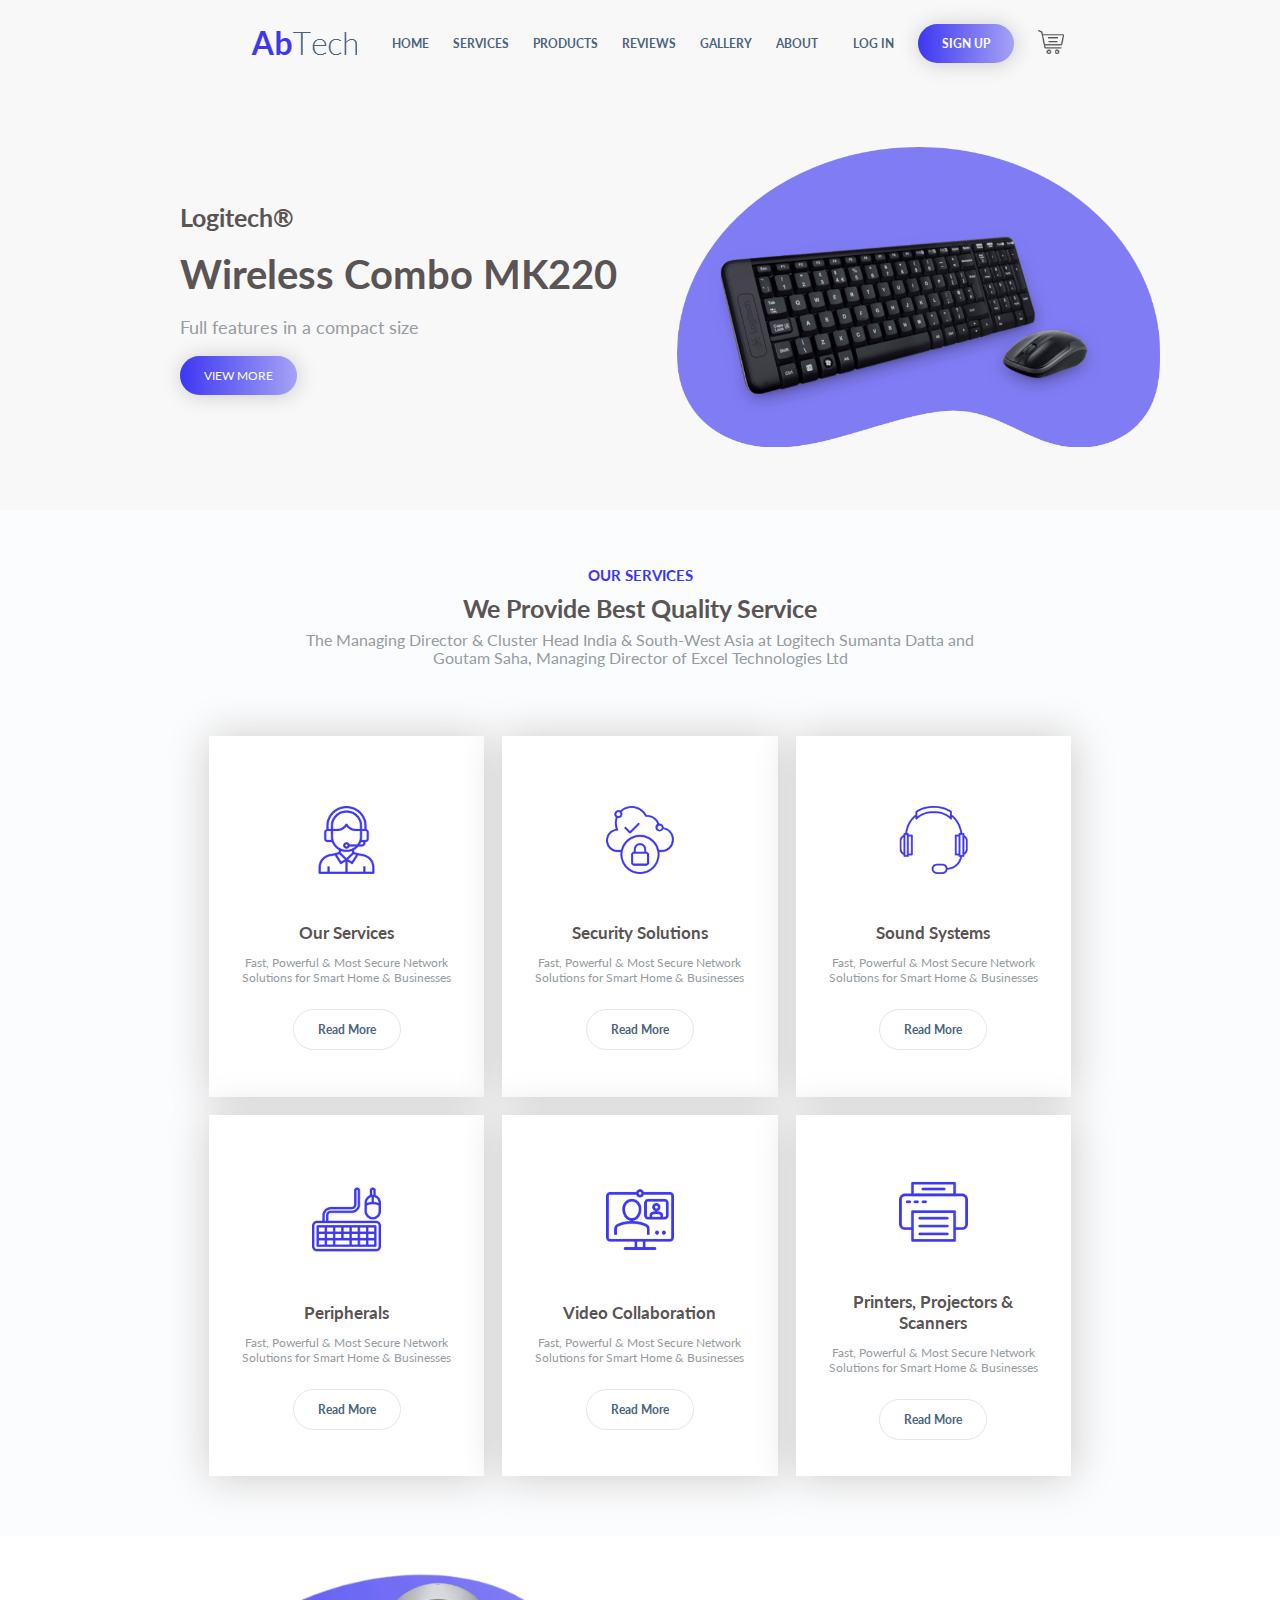
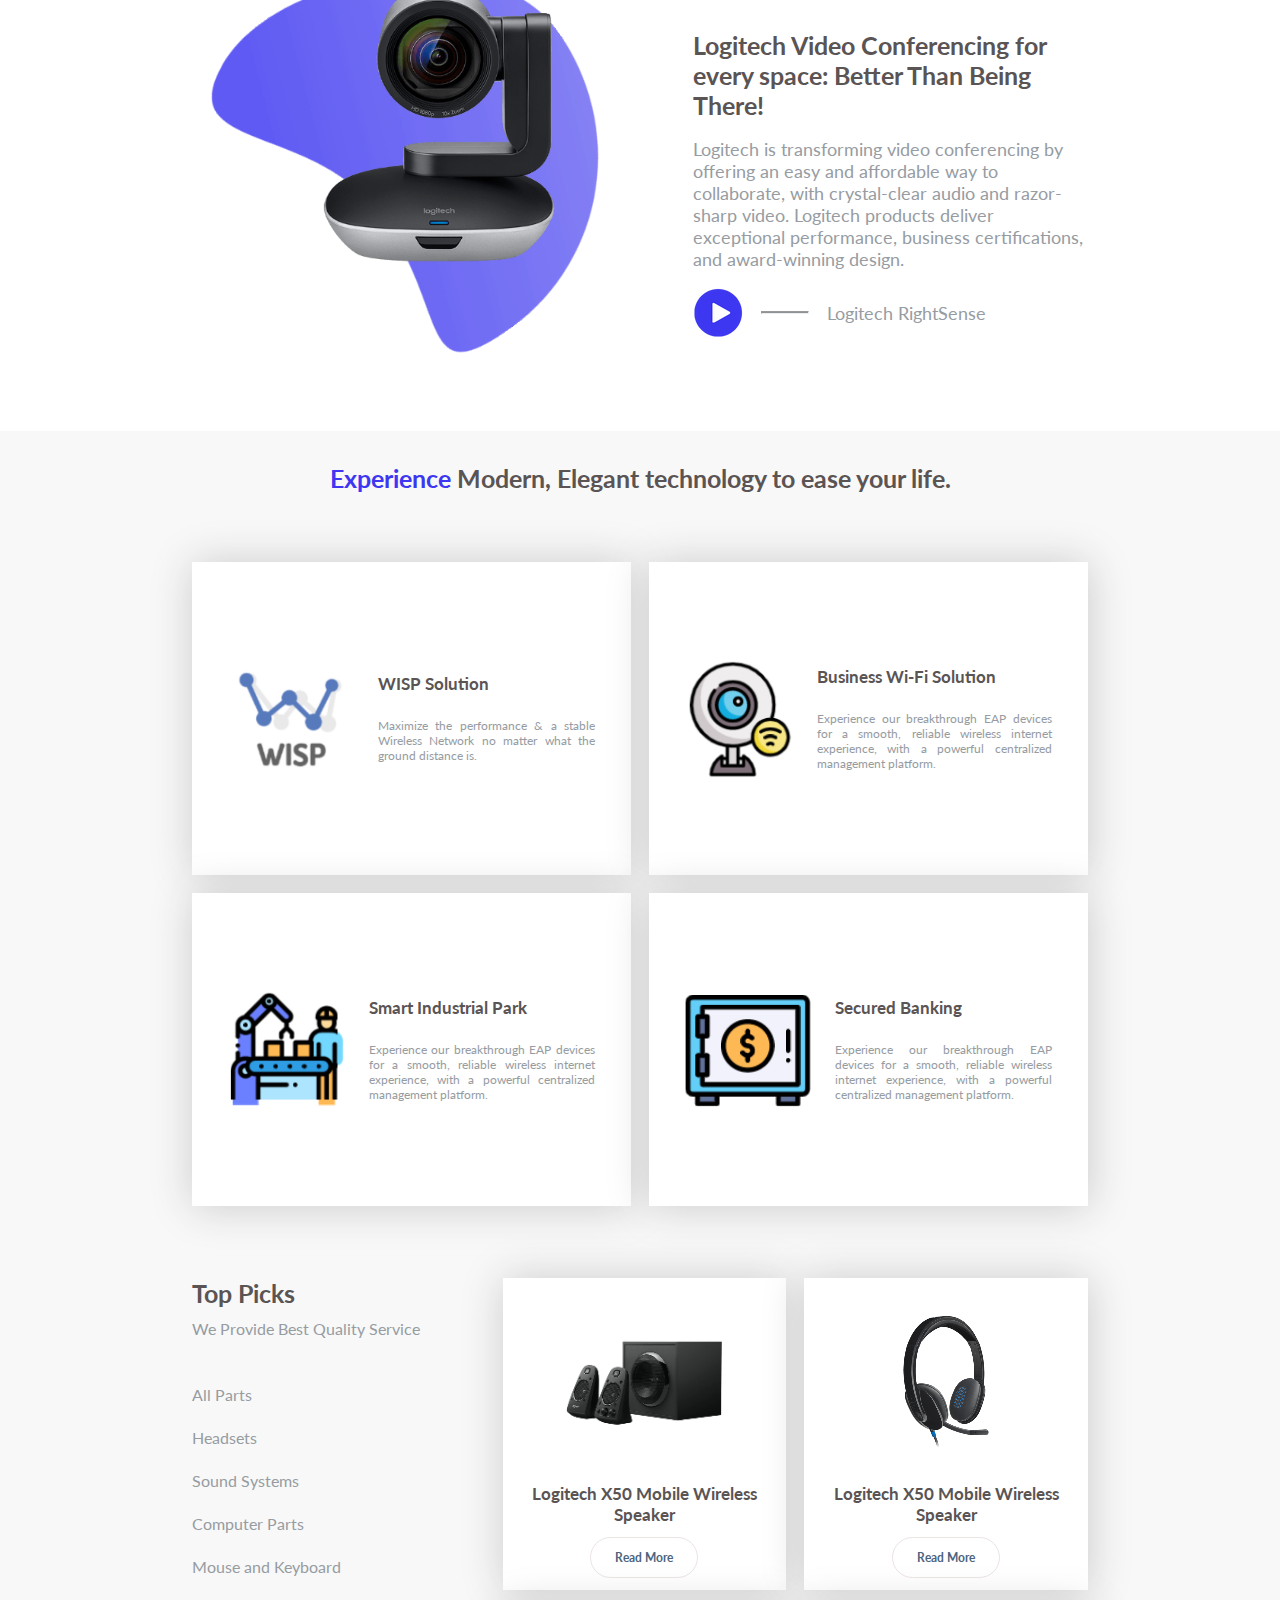
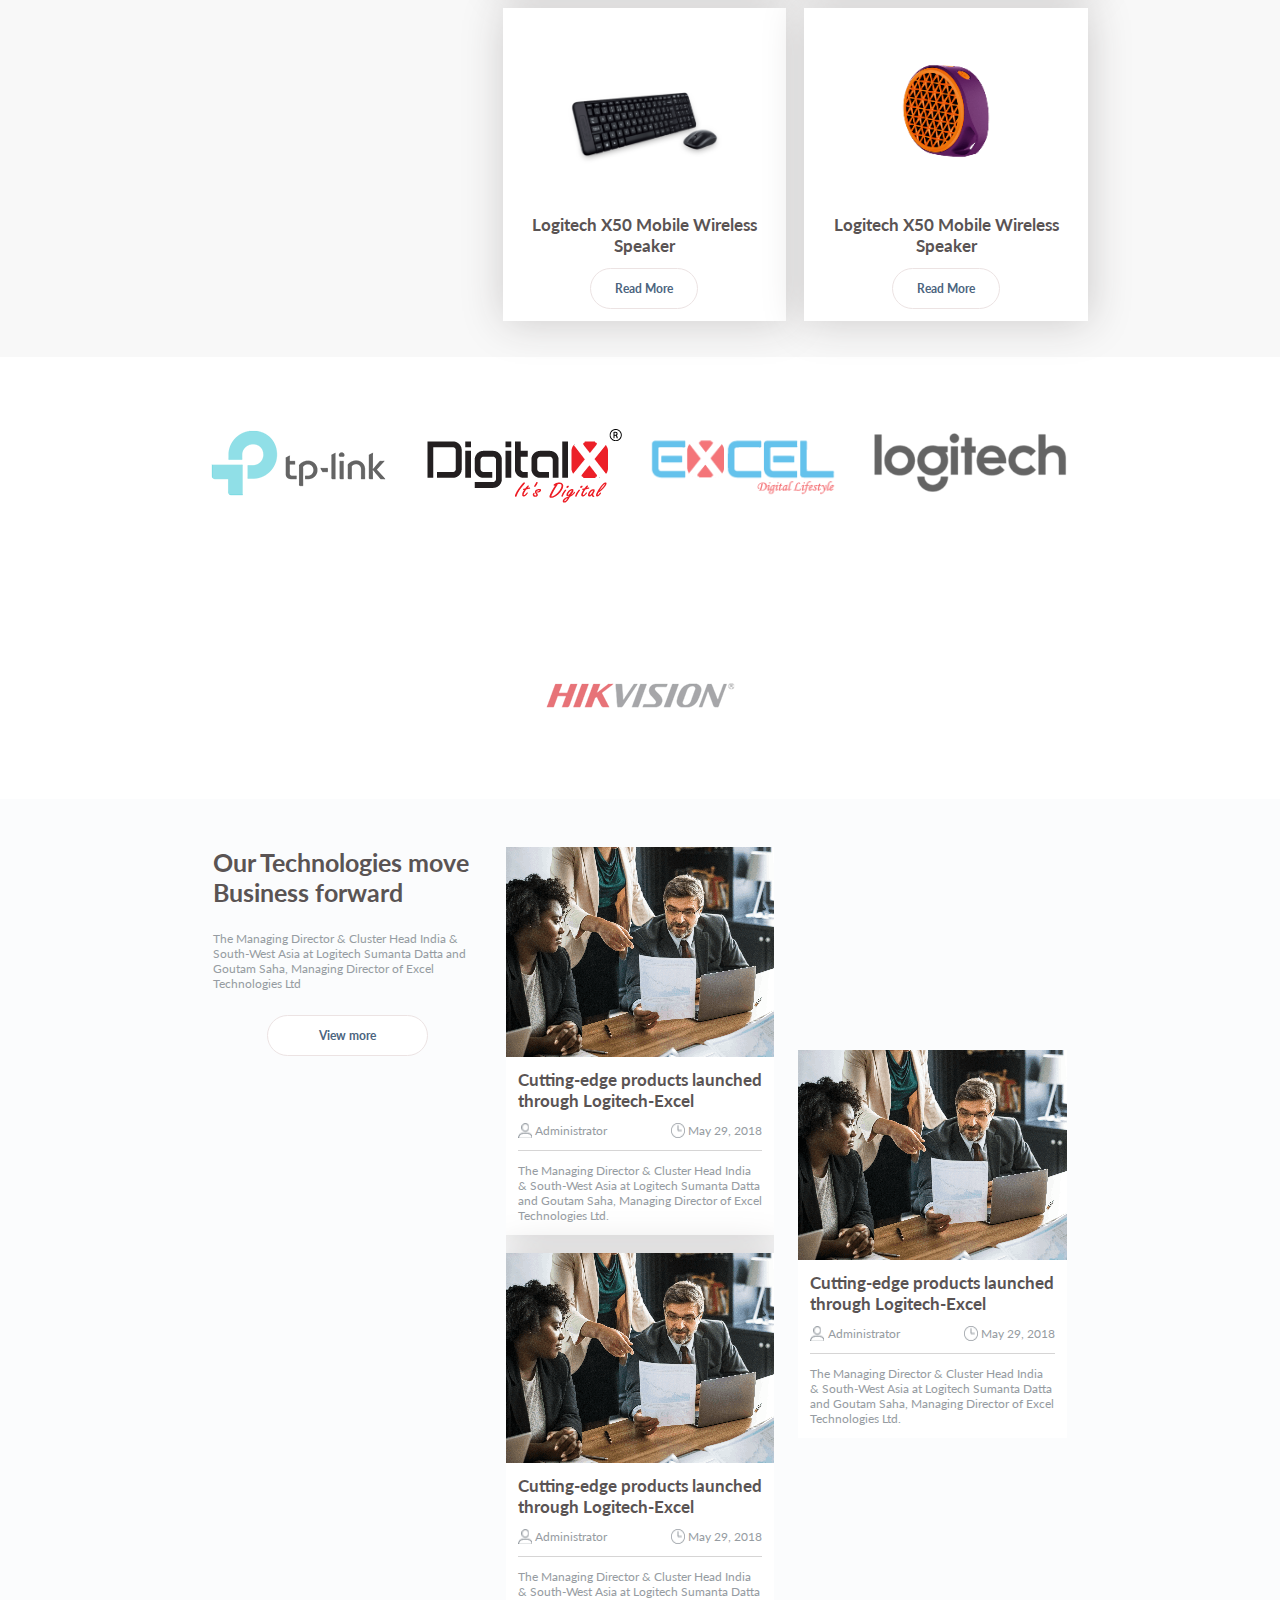
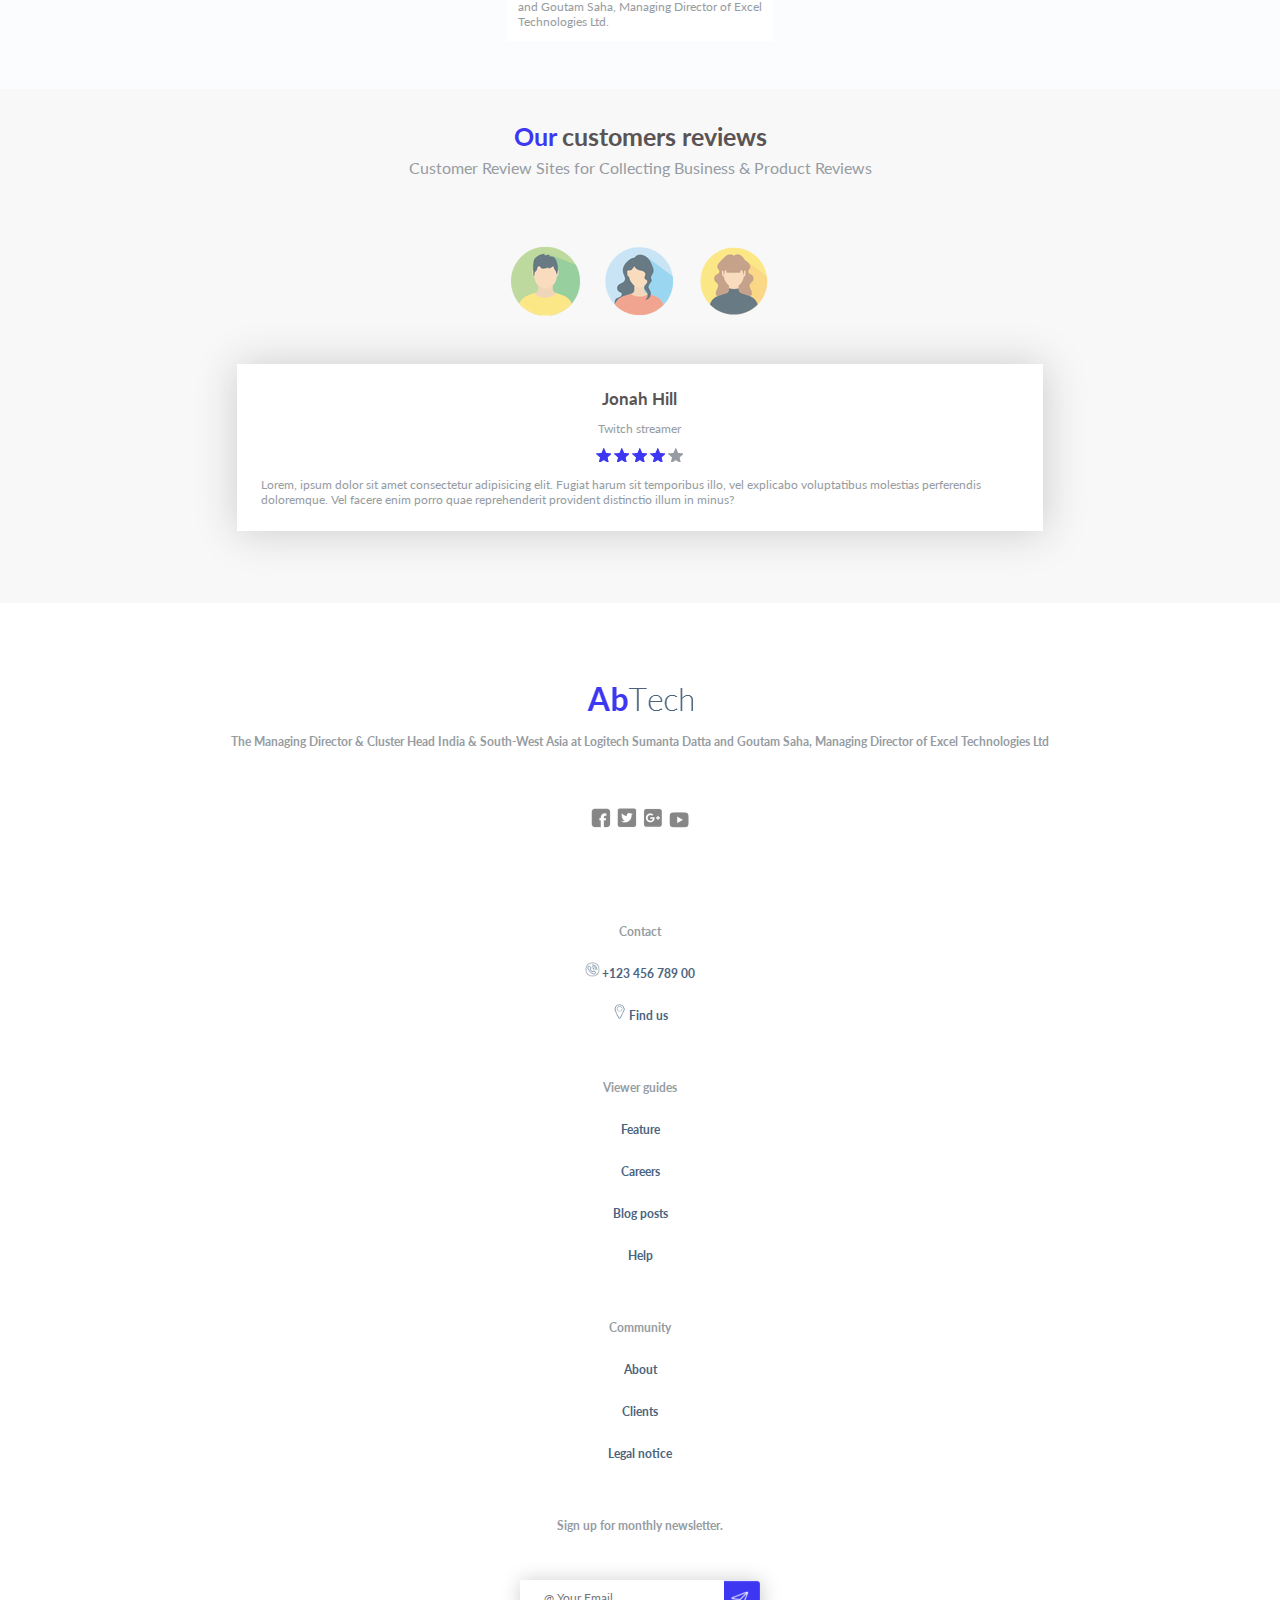
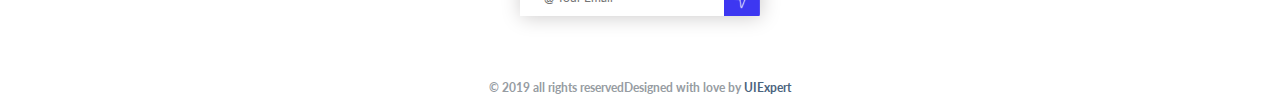
==== commit 5012001d: "Updated the media queries." ====
--- a/index.html
+++ b/index.html
@@ -14,17 +14,17 @@
     />
 
     <link rel="stylesheet" href="styles/styles.css" />
-    <link rel="stylesheet" href="styles/media-queries/mobile.css" />
+    <link rel="stylesheet" href="styles/media-queries/mobile-small.css" />
+    <link rel="stylesheet" href="styles/media-queries/mobile-medium.css" />
     <link rel="stylesheet" href="styles/media-queries/tablet.css" />
   </head>
   <body>
     <div class="home" id="home">
       <div class="header">
-        <img class="logo" src="assets/logo.png" alt="Company logo." />
         <a
           href="javascript:void(0);"
           class="burger-button"
-          onclick="showHoverMenu()"
+          onclick="showDropdownMenu()"
         >
           <img
             id="burger-button"
@@ -32,7 +32,9 @@
             alt="Burger menu button."
           />
         </a>
-        <div id="hover-menu" class="hover-menu">
+        <img class="logo" src="assets/logo.png" alt="Company logo." />
+
+        <div id="dropdown-menu" class="dropdown-menu">
           <a class="underline" href="#home">Home</a>
           <a class="underline" href="#services">Services</a>
           <a class="underline" href="#product-promotion">Products</a>
--- a/styles/index.css
+++ b/styles/index.css
@@ -245,6 +245,10 @@
   margin: auto;
   gap: 2rem;
 }
+
+.brands img {
+  max-width: 15%;
+}
 /* The following styles reffer to the 'Blog' section. */
 
 .blog {
@@ -288,6 +292,7 @@
   display: flex;
   flex-direction: column;
   overflow: hidden;
+  max-width: 350px;
 }
 
 .blog-pic {
--- a/styles/styles.css
+++ b/styles/styles.css
@@ -146,6 +146,7 @@
   flex-wrap: nowrap;
   gap: 1.5rem;
   justify-content: flex-start;
+  overflow: hidden;
 }
 
 .socials {
@@ -357,6 +358,18 @@
   }
 }
 
+@keyframes growDown {
+  0% {
+    transform: scaleY(0);
+  }
+  80% {
+    transform: scaleY(1.1);
+  }
+  100% {
+    transform: scaleY(1);
+  }
+}
+
 /* Reusable cards styles */
 
 .card {
@@ -375,21 +388,21 @@
 
 /* Nav bar for mobile */
 
-.hover-menu {
+.dropdown-menu {
   display: none;
   flex-direction: column;
   background-color: #f8f8f8;
   width: 97vw;
   text-align: left;
-  margin: 2rem 2rem 0 2rem;
-}
-
-.hover-menu a {
+  margin: 2rem 2rem 0 10rem;
+  animation: growDown 300ms ease-in-out forwards;
+  transform-origin: top;
+  z-index: 3;
+}
+
+.dropdown-menu a {
   color: #2822d4;
   font-size: 1.5rem;
   padding: 0.4rem;
-}
-
-.hover-menu a {
-  border-bottom: 1px solid rgb(194, 190, 190);
-}
+  width: fit-content;
+}
--- a/styles/media-queries/mobile-small.css
+++ b/styles/media-queries/mobile-small.css
@@ -0,0 +1,222 @@
+@media screen and (max-width: 411px) {
+  .body {
+    width: 100%;
+  }
+
+  /*Header  */
+  .home {
+    max-width: 100%;
+    overflow: hidden;
+  }
+  .header {
+    flex-direction: column;
+    width: 100%;
+  }
+
+  .main-nav {
+    display: none;
+  }
+
+  .user-menu a,
+  .user-menu button {
+    display: none;
+  }
+
+  #cart-icon {
+    position: absolute;
+    display: inline-block;
+    top: 2rem;
+    height: 20px;
+    right: 2rem;
+  }
+
+  .logo {
+    width: 70%;
+  }
+
+  #burger-button {
+    display: inline-block;
+    height: 20px;
+    position: absolute;
+    left: 2rem;
+    top: 2rem;
+  }
+
+  .cover {
+    padding: 2rem;
+    overflow: hidden;
+    max-width: 100%;
+  }
+  .top {
+    flex-direction: column-reverse;
+    justify-content: center;
+  }
+
+  /* The Services */
+  .service {
+    max-width: 100%;
+    padding: 3rem;
+    overflow: hidden;
+  }
+
+  .description {
+    max-width: 100%;
+    overflow: hidden;
+  }
+  .services-card-container {
+    display: grid;
+    grid-template-columns: 1fr;
+    max-width: 100%;
+  }
+
+  .services-card {
+    max-width: 95%;
+  }
+
+  /* The Product Promotion */
+  .middle {
+    flex-direction: column;
+  }
+
+  /* The Experience */
+  .experience {
+    padding: 2rem;
+    max-width: 100%;
+    overflow: hidden;
+  }
+  .experience-cards-container {
+    display: grid;
+    grid-template-columns: 1fr;
+    max-width: 95%;
+  }
+  .experience-icon {
+    max-width: 60%;
+  }
+
+  /* Top picks */
+  .top-picks {
+    max-width: 100%;
+    padding: 2rem;
+  }
+
+  .top-picks-container {
+    margin: auto;
+    max-width: 100%;
+    display: grid;
+    grid-template-columns: 1fr;
+  }
+
+  /* Blog */
+  .blog {
+    padding: 3rem;
+    max-width: 100%;
+  }
+  .blog-container {
+    max-width: 100%;
+    display: flex;
+    flex-direction: column;
+  }
+
+  .blog-col-1,
+  .blog-col-2,
+  .blog-col-3 {
+    width: 95%;
+  }
+
+  /* Brands */
+
+  .brands {
+    width: 95%;
+    flex-direction: row;
+  }
+
+  .brands img {
+    max-width: 25%;
+  }
+  /* 
+  Footer  */
+  .footer-signature {
+    flex-direction: row;
+    flex-wrap: wrap;
+    overflow: hidden;
+    margin: auto;
+    justify-content: center;
+  }
+
+  .footer-info {
+    grid-template-columns: 1fr;
+  }
+  .footer-col-5,
+  .footer-col-4,
+  .footer-col-3,
+  .footer-col-2,
+  .footer-col-1 {
+    align-items: center;
+    text-align: center;
+  }
+  #email-input {
+    position: relative;
+  }
+
+  /* About */
+
+  .about-container {
+    width: 100%;
+    padding: 3rem;
+  }
+
+  .about-section {
+    max-width: 100%;
+    padding: 1rem 0;
+    flex-direction: column;
+    flex-wrap: wrap;
+    overflow: hidden;
+    gap: 2rem;
+    margin: 0 auto 5rem auto;
+  }
+  .about-text,
+  .about-visual,
+  .story > .about-visual {
+    max-width: 95%;
+  }
+
+  .typewriter {
+    display: none;
+  }
+
+  .mobile-only {
+    display: block;
+  }
+  .mission {
+    flex-direction: column-reverse;
+  }
+  #mission-photo {
+    left: -10rem;
+  }
+
+  #mission-dots {
+    left: -30rem;
+    top: -30rem;
+  }
+
+  #mission-blob {
+    top: 0;
+  }
+
+  .about-join {
+    max-width: 100%;
+    text-align: center;
+  }
+
+  .join-us {
+    margin: 2rem auto;
+  }
+
+  .join-us > form {
+    margin: 2rem auto 0 auto;
+  }
+
+  .join-us input[type="submit"] {
+    margin: 3rem auto 0 auto;
+  }
+}
--- a/styles/media-queries/mobile-medium.css
+++ b/styles/media-queries/mobile-medium.css
@@ -0,0 +1,225 @@
+@media screen and (min-width: 411px) and (max-width: 767px) {
+  .body {
+    width: 100%;
+  }
+
+  /*Header  */
+  .home {
+    max-width: 100%;
+    overflow: hidden;
+  }
+  .header {
+    flex-direction: column;
+    width: 100%;
+  }
+
+  .main-nav {
+    display: none;
+  }
+
+  .user-menu a,
+  .user-menu button {
+    display: none;
+  }
+
+  #cart-icon {
+    position: absolute;
+    display: inline-block;
+    top: 2rem;
+    height: 20px;
+    right: 2rem;
+  }
+
+  .logo {
+    width: 70%;
+  }
+
+  #burger-button {
+    display: inline-block;
+    height: 20px;
+    position: absolute;
+    left: 2rem;
+    top: 2rem;
+  }
+
+  .cover {
+    padding: 2rem;
+    overflow: hidden;
+    max-width: 100%;
+  }
+  .top {
+    flex-direction: column-reverse;
+    justify-content: center;
+  }
+
+  /* The Services */
+  .service {
+    max-width: 100%;
+    padding: 3rem;
+    overflow: hidden;
+  }
+
+  .description {
+    max-width: 100%;
+    overflow: hidden;
+  }
+  .services-card-container {
+    display: grid;
+    grid-template-columns: 1fr 1fr;
+    max-width: 100%;
+  }
+
+  .services-card {
+    max-width: 95%;
+  }
+
+  /* The Product Promotion */
+  .middle {
+    flex-direction: column;
+  }
+
+  /* The Experience */
+  .experience {
+    padding: 2rem;
+    max-width: 100%;
+    overflow: hidden;
+  }
+  .experience-cards-container {
+    display: grid;
+    grid-template-columns: 1fr 1fr;
+    max-width: 95%;
+  }
+
+  .experience-card {
+    flex-direction: column;
+  }
+  .experience-icon {
+    max-width: 60%;
+  }
+
+  /* Top picks */
+  .top-picks {
+    max-width: 100%;
+    padding: 2rem;
+  }
+
+  .top-picks-container {
+    max-width: 95%;
+    gap: 1rem;
+    grid-template-columns: 1fr 2.3fr;
+  }
+
+  /* Blog */
+  .blog {
+    padding: 3rem;
+    max-width: 100%;
+  }
+  .blog-container {
+    max-width: 100%;
+    display: flex;
+    flex-wrap: wrap;
+  }
+
+  .blog-col-1,
+  .blog-col-2,
+  .blog-col-3 {
+    width: fit-content;
+  }
+}
+
+/* Brands */
+
+.brands {
+  width: 95%;
+  flex-direction: row;
+}
+
+.brands img {
+  max-width: 25%;
+}
+/* 
+  Footer  */
+.footer-signature {
+  flex-direction: row;
+  flex-wrap: wrap;
+  overflow: hidden;
+  margin: auto;
+  justify-content: center;
+}
+
+.footer-info {
+  grid-template-columns: 1fr;
+}
+.footer-col-5,
+.footer-col-4,
+.footer-col-3,
+.footer-col-2,
+.footer-col-1 {
+  align-items: center;
+  text-align: center;
+}
+#email-input {
+  position: relative;
+}
+
+/* About */
+
+.about-container {
+  width: 100%;
+  padding: 3rem;
+}
+
+.about-section {
+  max-width: 100%;
+  padding: 1rem 0;
+  flex-direction: column;
+  flex-wrap: wrap;
+  overflow: hidden;
+  gap: 2rem;
+  margin: 0 auto 5rem auto;
+}
+.about-text,
+.about-visual,
+.story > .about-visual {
+  max-width: 95%;
+}
+
+.typewriter {
+  display: none;
+}
+
+.mobile-only {
+  display: block;
+}
+.mission {
+  flex-direction: column-reverse;
+}
+#mission-photo {
+  left: -10rem;
+}
+
+#mission-dots {
+  left: -30rem;
+  top: -30rem;
+}
+
+#mission-blob {
+  top: 0;
+}
+
+.about-join {
+  max-width: 100%;
+  text-align: center;
+}
+
+.join-us {
+  margin: 2rem auto;
+}
+
+.join-us > form {
+  margin: 2rem auto 0 auto;
+}
+
+.join-us input[type="submit"] {
+  margin: 3rem auto 0 auto;
+}
--- a/styles/media-queries/tablet.css
+++ b/styles/media-queries/tablet.css
@@ -0,0 +1,78 @@
+@media screen and (min-width: 767px) and (max-width: 1200px) {
+  .body {
+    width: 100%;
+  }
+  /*Header  */
+  .home {
+    max-width: 100%;
+    overflow: hidden;
+  }
+
+  .main-nav {
+    display: none;
+  }
+
+  .logo {
+    width: 50%;
+    margin-right: auto;
+    margin-left: 1rem;
+  }
+
+  #burger-button {
+    display: inline-block;
+    height: 20px;
+  }
+
+  .dropdown-menu {
+    position: absolute;
+    top: 3rem;
+    left: 10rem;
+  }
+
+  .cover {
+    padding: 2rem;
+    overflow: hidden;
+    max-width: 100%;
+  }
+  /* The Services */
+  .services-card-container {
+    display: grid;
+    grid-template-columns: 1fr 1fr;
+    max-width: 95%;
+  }
+
+  .services-card {
+    max-width: 95%;
+    flex-wrap: wrap;
+  }
+
+  .blog-container {
+    display: flex;
+    flex-wrap: wrap;
+    max-width: 95;
+  }
+
+  .blog-col-1 {
+    width: 70%;
+  }
+  .blog-col-2,
+  .blog-col-3 {
+    width: 45%;
+  }
+
+  .footer-info {
+    display: flex;
+    flex-wrap: wrap;
+    justify-content: center;
+    align-items: baseline;
+  }
+
+  /* About */
+  .typewriter {
+    display: none;
+  }
+
+  .mobile-only {
+    display: block;
+  }
+}
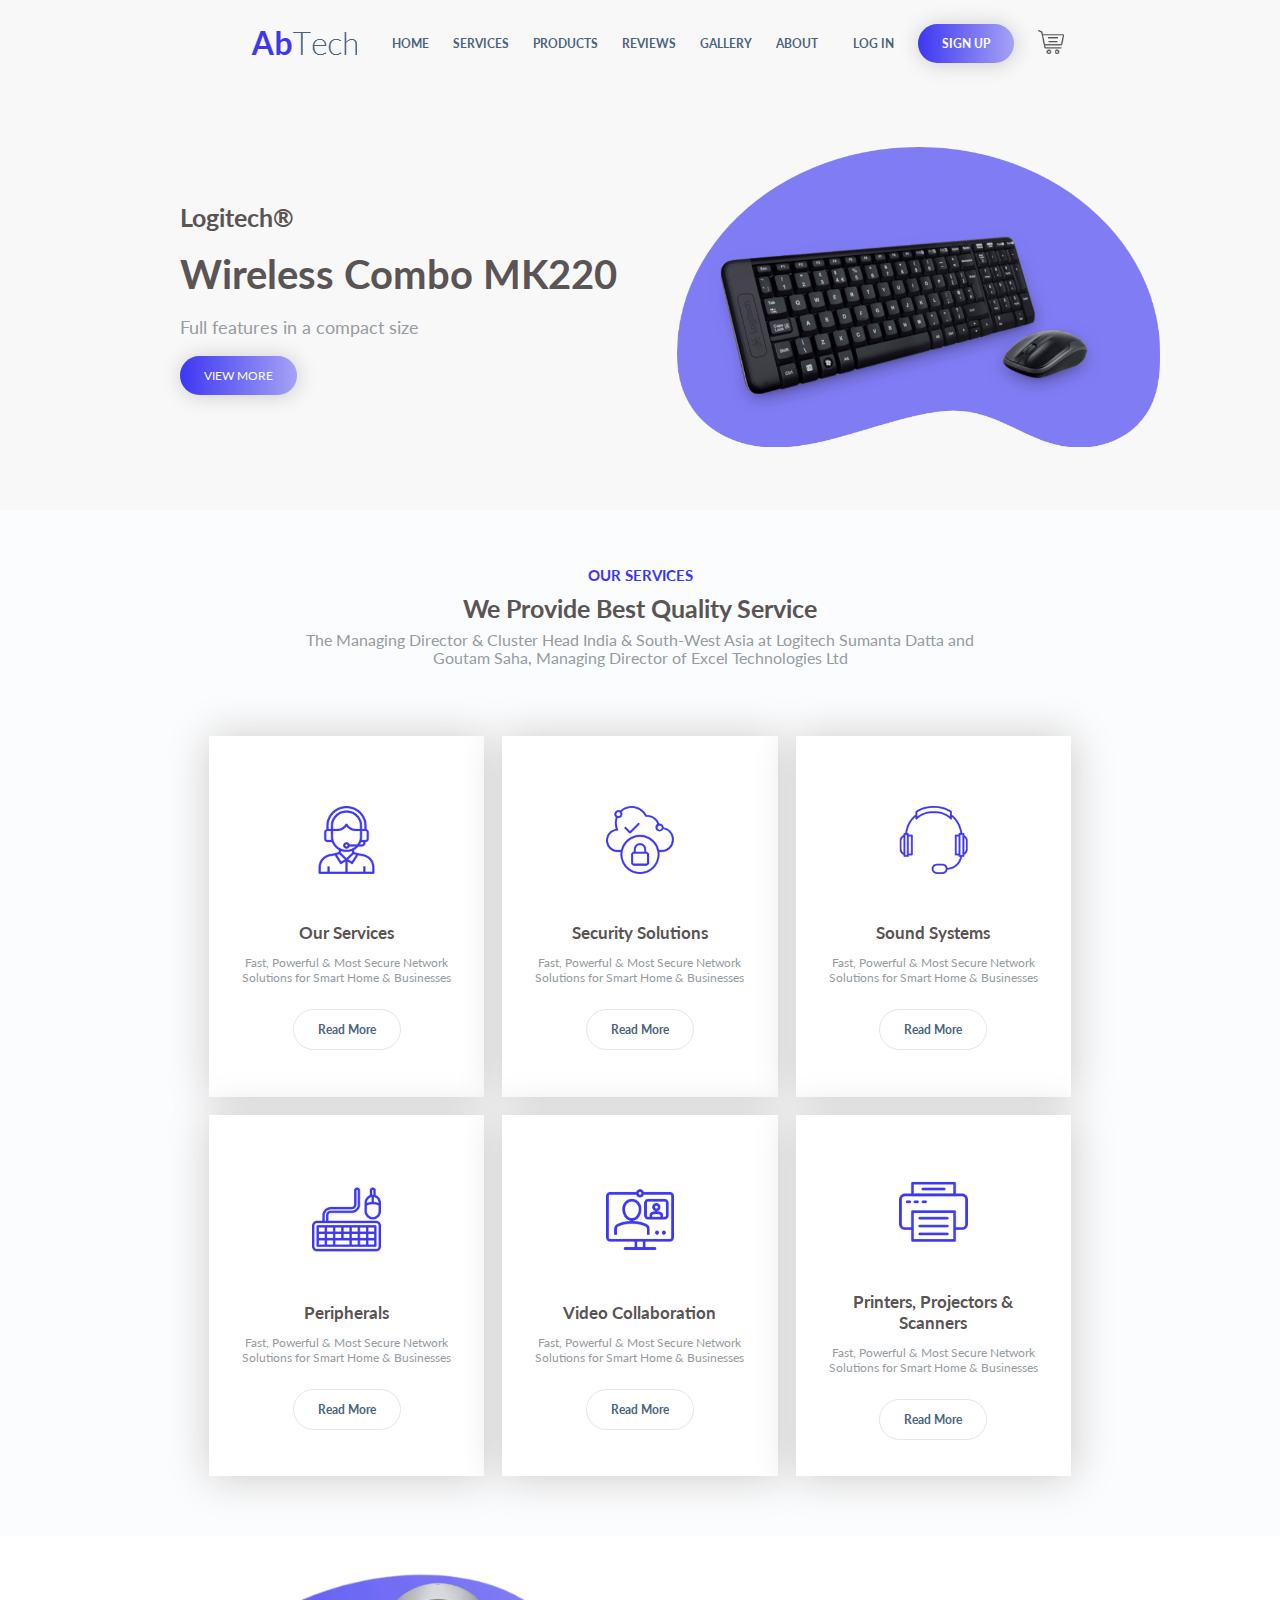
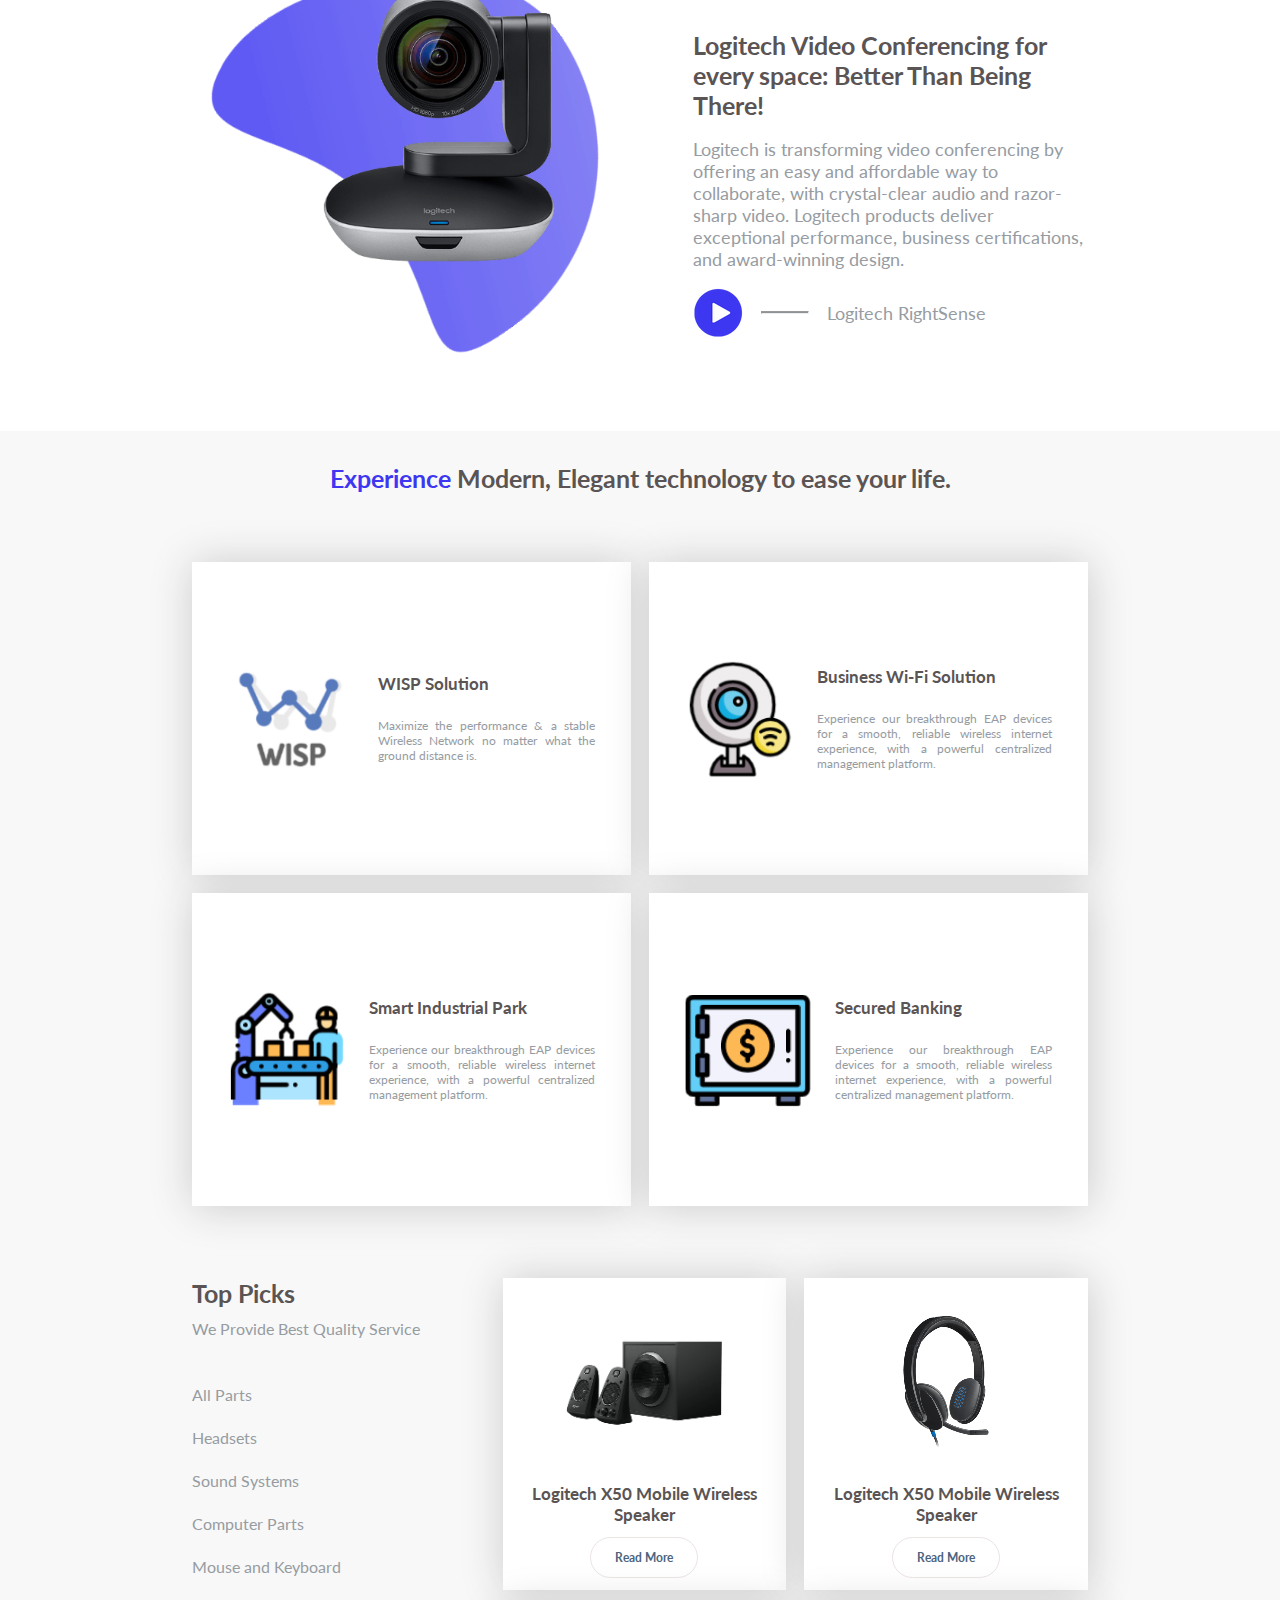
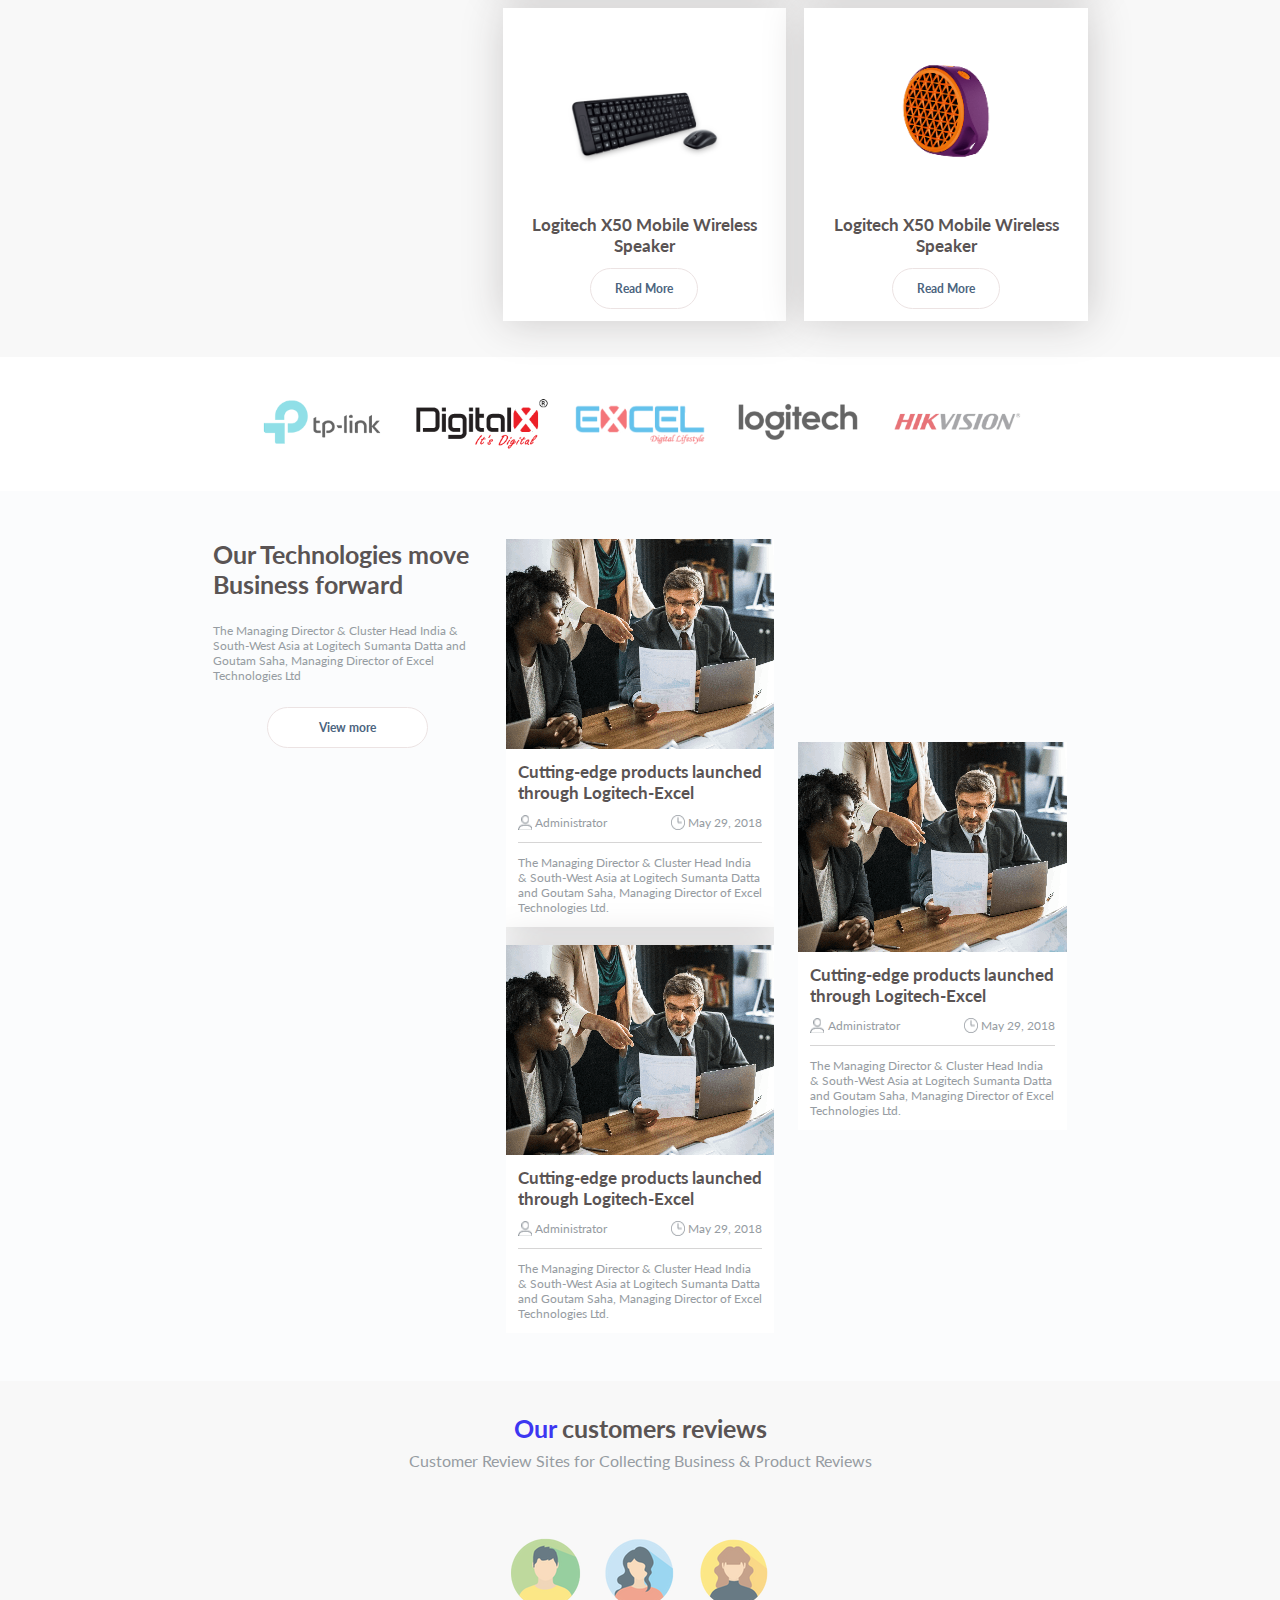
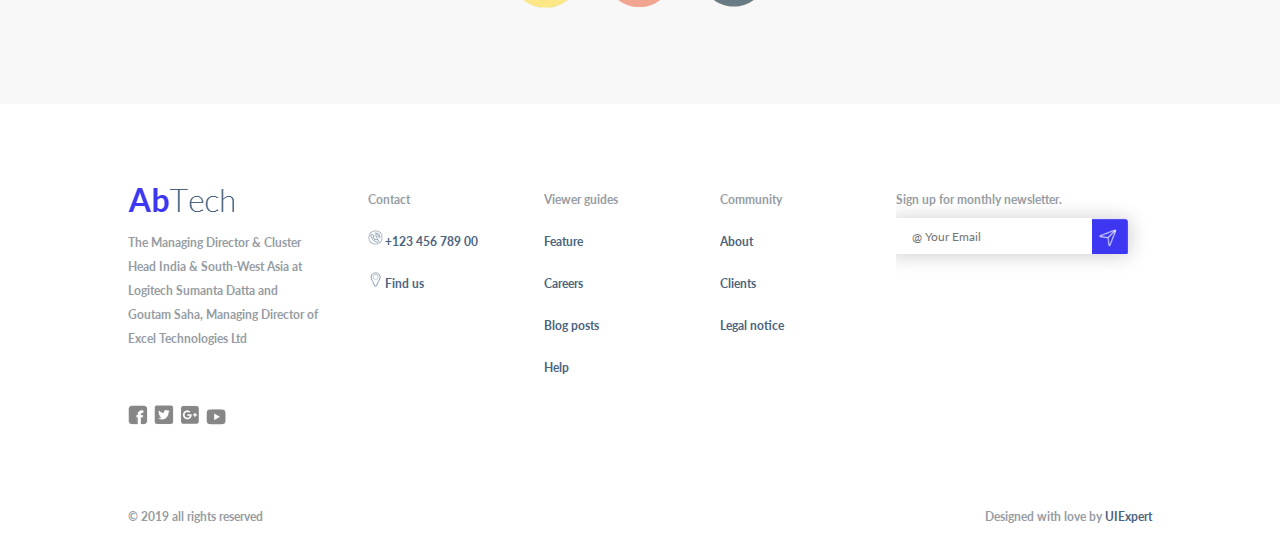
==== commit 95cfc2d0: "Tiny fixes" ====
--- a/index.html
+++ b/index.html
@@ -554,6 +554,7 @@
             id="customer-1"
             src="assets/reviews/1.png"
             alt="Customer icon."
+            mouseover="showReview()"
           />
           <img
             class="customer-icon grow highlight"
@@ -570,6 +571,104 @@
         </div>
         <div class="customer-reviews-cards">
           <div id="customer-1-text" class="card customer-review-card">
+            <h2>Jonah Hill</h2>
+            <p>Twitch streamer</p>
+            <div class="rating">
+              <div class="one-star">
+                <img src="assets/reviews/full-star.png" alt="Full star." />
+                <img src="assets/reviews/empty-star.png" alt="Empty star." />
+                <img src="assets/reviews/empty-star.png" alt="Empty star." />
+                <img src="assets/reviews/empty-star.png" alt="Empty star." />
+                <img src="assets/reviews/empty-star.png" alt="Empty star." />
+              </div>
+              <div class="two-star">
+                <img src="assets/reviews/full-star.png" alt="Full star." />
+                <img src="assets/reviews/full-star.png" alt="Full star." />
+                <img src="assets/reviews/empty-star.png" alt="Empty star." />
+                <img src="assets/reviews/empty-star.png" alt="Empty star." />
+                <img src="assets/reviews/empty-star.png" alt="Empty star." />
+              </div>
+
+              <div class="three-star">
+                <img src="assets/reviews/full-star.png" alt="Full star." />
+                <img src="assets/reviews/full-star.png" alt="Full star." />
+                <img src="assets/reviews/full-star.png" alt="Full star." />
+                <img src="assets/reviews/empty-star.png" alt="Empty star." />
+                <img src="assets/reviews/empty-star.png" alt="Empty star." />
+              </div>
+              <div class="four-star">
+                <img src="assets/reviews/full-star.png" alt="Full star." />
+                <img src="assets/reviews/full-star.png" alt="Full star." />
+                <img src="assets/reviews/full-star.png" alt="Full star." />
+                <img src="assets/reviews/full-star.png" alt="Full star." />
+                <img src="assets/reviews/empty-star.png" alt="Empty star." />
+              </div>
+              <div class="five-star">
+                <img src="assets/reviews/full-star.png" alt="Full star." />
+                <img src="assets/reviews/full-star.png" alt="Full star." />
+                <img src="assets/reviews/full-star.png" alt="Full star." />
+                <img src="assets/reviews/full-star.png" alt="Full star." />
+                <img src="assets/reviews/full-star.png" alt="Full star." />
+              </div>
+            </div>
+
+            <p>
+              Lorem, ipsum dolor sit amet consectetur adipisicing elit. Fugiat
+              harum sit temporibus illo, vel explicabo voluptatibus molestias
+              perferendis doloremque. Vel facere enim porro quae reprehenderit
+              provident distinctio illum in minus?
+            </p>
+          </div>
+          <div id="customer-2-text" class="card customer-review-card">
+            <h2>Jonah Hill</h2>
+            <p>Twitch streamer</p>
+            <div class="rating">
+              <div class="one-star">
+                <img src="assets/reviews/full-star.png" alt="Full star." />
+                <img src="assets/reviews/empty-star.png" alt="Empty star." />
+                <img src="assets/reviews/empty-star.png" alt="Empty star." />
+                <img src="assets/reviews/empty-star.png" alt="Empty star." />
+                <img src="assets/reviews/empty-star.png" alt="Empty star." />
+              </div>
+              <div class="two-star">
+                <img src="assets/reviews/full-star.png" alt="Full star." />
+                <img src="assets/reviews/full-star.png" alt="Full star." />
+                <img src="assets/reviews/empty-star.png" alt="Empty star." />
+                <img src="assets/reviews/empty-star.png" alt="Empty star." />
+                <img src="assets/reviews/empty-star.png" alt="Empty star." />
+              </div>
+
+              <div class="three-star">
+                <img src="assets/reviews/full-star.png" alt="Full star." />
+                <img src="assets/reviews/full-star.png" alt="Full star." />
+                <img src="assets/reviews/full-star.png" alt="Full star." />
+                <img src="assets/reviews/empty-star.png" alt="Empty star." />
+                <img src="assets/reviews/empty-star.png" alt="Empty star." />
+              </div>
+              <div class="four-star">
+                <img src="assets/reviews/full-star.png" alt="Full star." />
+                <img src="assets/reviews/full-star.png" alt="Full star." />
+                <img src="assets/reviews/full-star.png" alt="Full star." />
+                <img src="assets/reviews/full-star.png" alt="Full star." />
+                <img src="assets/reviews/empty-star.png" alt="Empty star." />
+              </div>
+              <div class="five-star">
+                <img src="assets/reviews/full-star.png" alt="Full star." />
+                <img src="assets/reviews/full-star.png" alt="Full star." />
+                <img src="assets/reviews/full-star.png" alt="Full star." />
+                <img src="assets/reviews/full-star.png" alt="Full star." />
+                <img src="assets/reviews/full-star.png" alt="Full star." />
+              </div>
+            </div>
+
+            <p>
+              Lorem, ipsum dolor sit amet consectetur adipisicing elit. Fugiat
+              harum sit temporibus illo, vel explicabo voluptatibus molestias
+              perferendis doloremque. Vel facere enim porro quae reprehenderit
+              provident distinctio illum in minus?
+            </p>
+          </div>
+          <div id="customer-3-text" class="card customer-review-card">
             <h2>Jonah Hill</h2>
             <p>Twitch streamer</p>
             <div class="rating">
--- a/styles/index.css
+++ b/styles/index.css
@@ -296,6 +296,7 @@
 }
 
 .blog-pic {
+  width: -moz-fit-content;
   width: fit-content;
 }
 
@@ -355,6 +356,11 @@
   margin: 3rem;
 }
 
+#customer-1-text,
+#customer-2-text,
+#customer-3-text {
+  display: none;
+}
 /* Ideally, the cards would interact with the icons in such a way that when one hovers on an icon, the according review card appears, but I was not able to succed this with only css and html a this time.*/
 
 .customer-review-card {
--- a/styles/styles.css
+++ b/styles/styles.css
@@ -89,6 +89,7 @@
 
 .logo {
   max-height: 25px;
+  max-width: -moz-fit-content;
   max-width: fit-content;
 }
 .header {
@@ -172,6 +173,7 @@
 }
 
 .contact-icon {
+  max-width: -moz-fit-content;
   max-width: fit-content;
   max-height: 15px;
 }
@@ -404,5 +406,6 @@
   color: #2822d4;
   font-size: 1.5rem;
   padding: 0.4rem;
+  width: -moz-fit-content;
   width: fit-content;
 }
--- a/styles/media-queries/mobile-medium.css
+++ b/styles/media-queries/mobile-medium.css
@@ -123,103 +123,104 @@
   .blog-col-1,
   .blog-col-2,
   .blog-col-3 {
+    width: -moz-fit-content;
     width: fit-content;
   }
+
+  /* Brands */
+
+  .brands {
+    width: 95%;
+    flex-direction: row;
+  }
+
+  .brands img {
+    max-width: 25%;
+  }
+  /* 
+  Footer  */
+  .footer-signature {
+    flex-direction: row;
+    flex-wrap: wrap;
+    overflow: hidden;
+    margin: auto;
+    justify-content: center;
+  }
+
+  .footer-info {
+    grid-template-columns: 1fr;
+  }
+  .footer-col-5,
+  .footer-col-4,
+  .footer-col-3,
+  .footer-col-2,
+  .footer-col-1 {
+    align-items: center;
+    text-align: center;
+  }
+  #email-input {
+    position: relative;
+  }
+
+  /* About */
+
+  .about-container {
+    width: 100%;
+    padding: 3rem;
+  }
+
+  .about-section {
+    max-width: 100%;
+    padding: 1rem 0;
+    flex-direction: column;
+    flex-wrap: wrap;
+    overflow: hidden;
+    gap: 2rem;
+    margin: 0 auto 5rem auto;
+  }
+  .about-text,
+  .about-visual,
+  .story > .about-visual {
+    max-width: 95%;
+  }
+
+  .typewriter {
+    display: none;
+  }
+
+  .mobile-only {
+    display: block;
+  }
+  .mission {
+    flex-direction: column-reverse;
+  }
+  #mission-photo {
+    left: -10rem;
+  }
+
+  #mission-dots {
+    left: -30rem;
+    top: -30rem;
+  }
+
+  #mission-blob {
+    top: 0;
+  }
+
+  .about-join {
+    max-width: 100%;
+    text-align: center;
+  }
+
+  .join-us {
+    margin: 2rem auto;
+  }
+
+  .join-us > form {
+    margin: 2rem auto 0 auto;
+  }
+
+  .join-us input[type="submit"] {
+    margin: 3rem auto 0 auto;
+  }
 }
-
-/* Brands */
-
-.brands {
-  width: 95%;
-  flex-direction: row;
-}
-
-.brands img {
-  max-width: 25%;
-}
-/* 
-  Footer  */
-.footer-signature {
-  flex-direction: row;
-  flex-wrap: wrap;
-  overflow: hidden;
-  margin: auto;
-  justify-content: center;
-}
-
-.footer-info {
-  grid-template-columns: 1fr;
-}
-.footer-col-5,
-.footer-col-4,
-.footer-col-3,
-.footer-col-2,
-.footer-col-1 {
-  align-items: center;
-  text-align: center;
-}
-#email-input {
-  position: relative;
-}
-
-/* About */
-
-.about-container {
-  width: 100%;
-  padding: 3rem;
-}
-
-.about-section {
-  max-width: 100%;
-  padding: 1rem 0;
-  flex-direction: column;
-  flex-wrap: wrap;
-  overflow: hidden;
-  gap: 2rem;
-  margin: 0 auto 5rem auto;
-}
-.about-text,
-.about-visual,
-.story > .about-visual {
-  max-width: 95%;
-}
-
-.typewriter {
-  display: none;
-}
-
-.mobile-only {
-  display: block;
-}
-.mission {
-  flex-direction: column-reverse;
-}
-#mission-photo {
-  left: -10rem;
-}
-
-#mission-dots {
-  left: -30rem;
-  top: -30rem;
-}
-
-#mission-blob {
-  top: 0;
-}
-
-.about-join {
-  max-width: 100%;
-  text-align: center;
-}
-
-.join-us {
-  margin: 2rem auto;
-}
-
-.join-us > form {
-  margin: 2rem auto 0 auto;
-}
-
-.join-us input[type="submit"] {
-  margin: 3rem auto 0 auto;
-}
--- a/styles/media-queries/tablet.css
+++ b/styles/media-queries/tablet.css
@@ -26,7 +26,7 @@
   .dropdown-menu {
     position: absolute;
     top: 3rem;
-    left: 10rem;
+    left: 5rem;
   }
 
   .cover {
@@ -67,12 +67,25 @@
     align-items: baseline;
   }
 
-  /* About */
-  .typewriter {
-    display: none;
+  .footer-col-5 {
+    width: 100%;
+    align-items: center;
   }
 
-  .mobile-only {
-    display: block;
+  #email-input,
+  #email-submit {
+    right: -10rem;
+  }
+
+  /* About */
+
+  .story {
+    flex-direction: column;
+    align-items: center;
+    gap: 1rem;
+  }
+  .story > .about-text,
+  .story > .about-visual {
+    max-width: 95%;
   }
 }
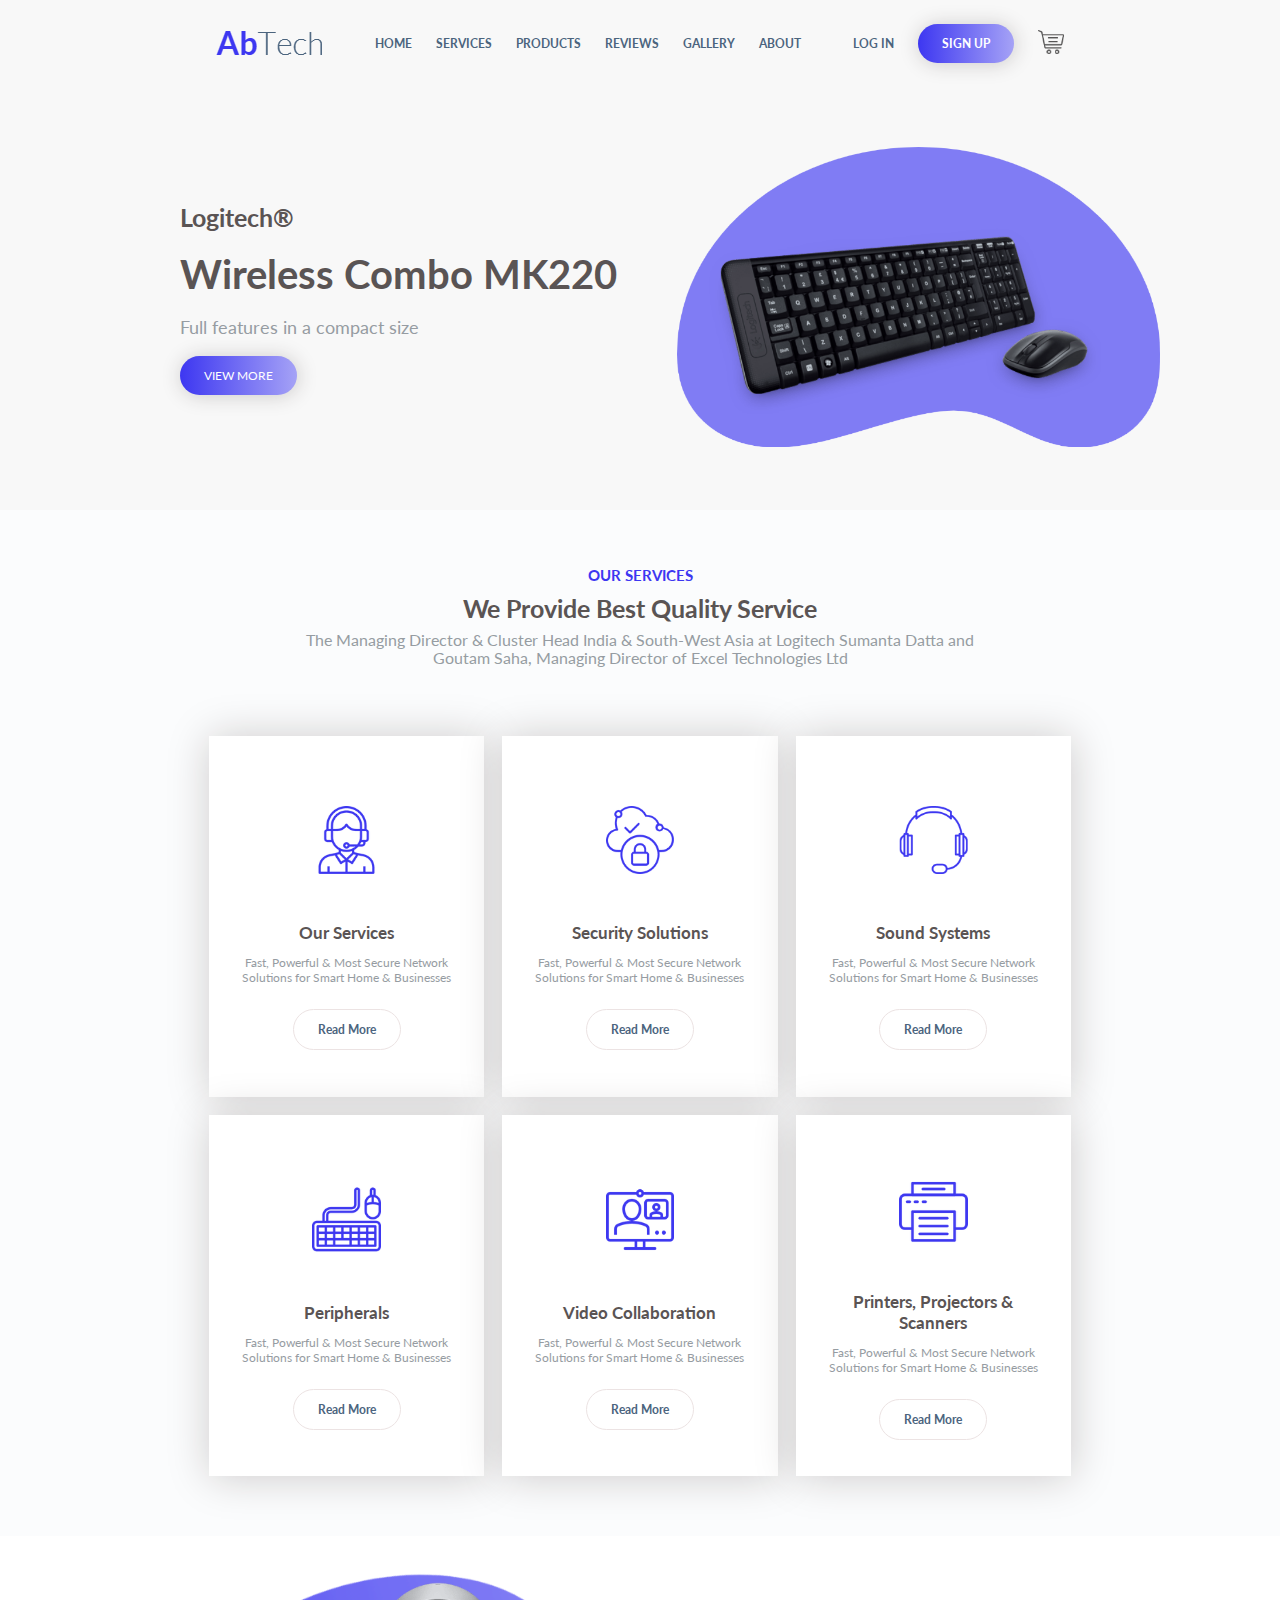
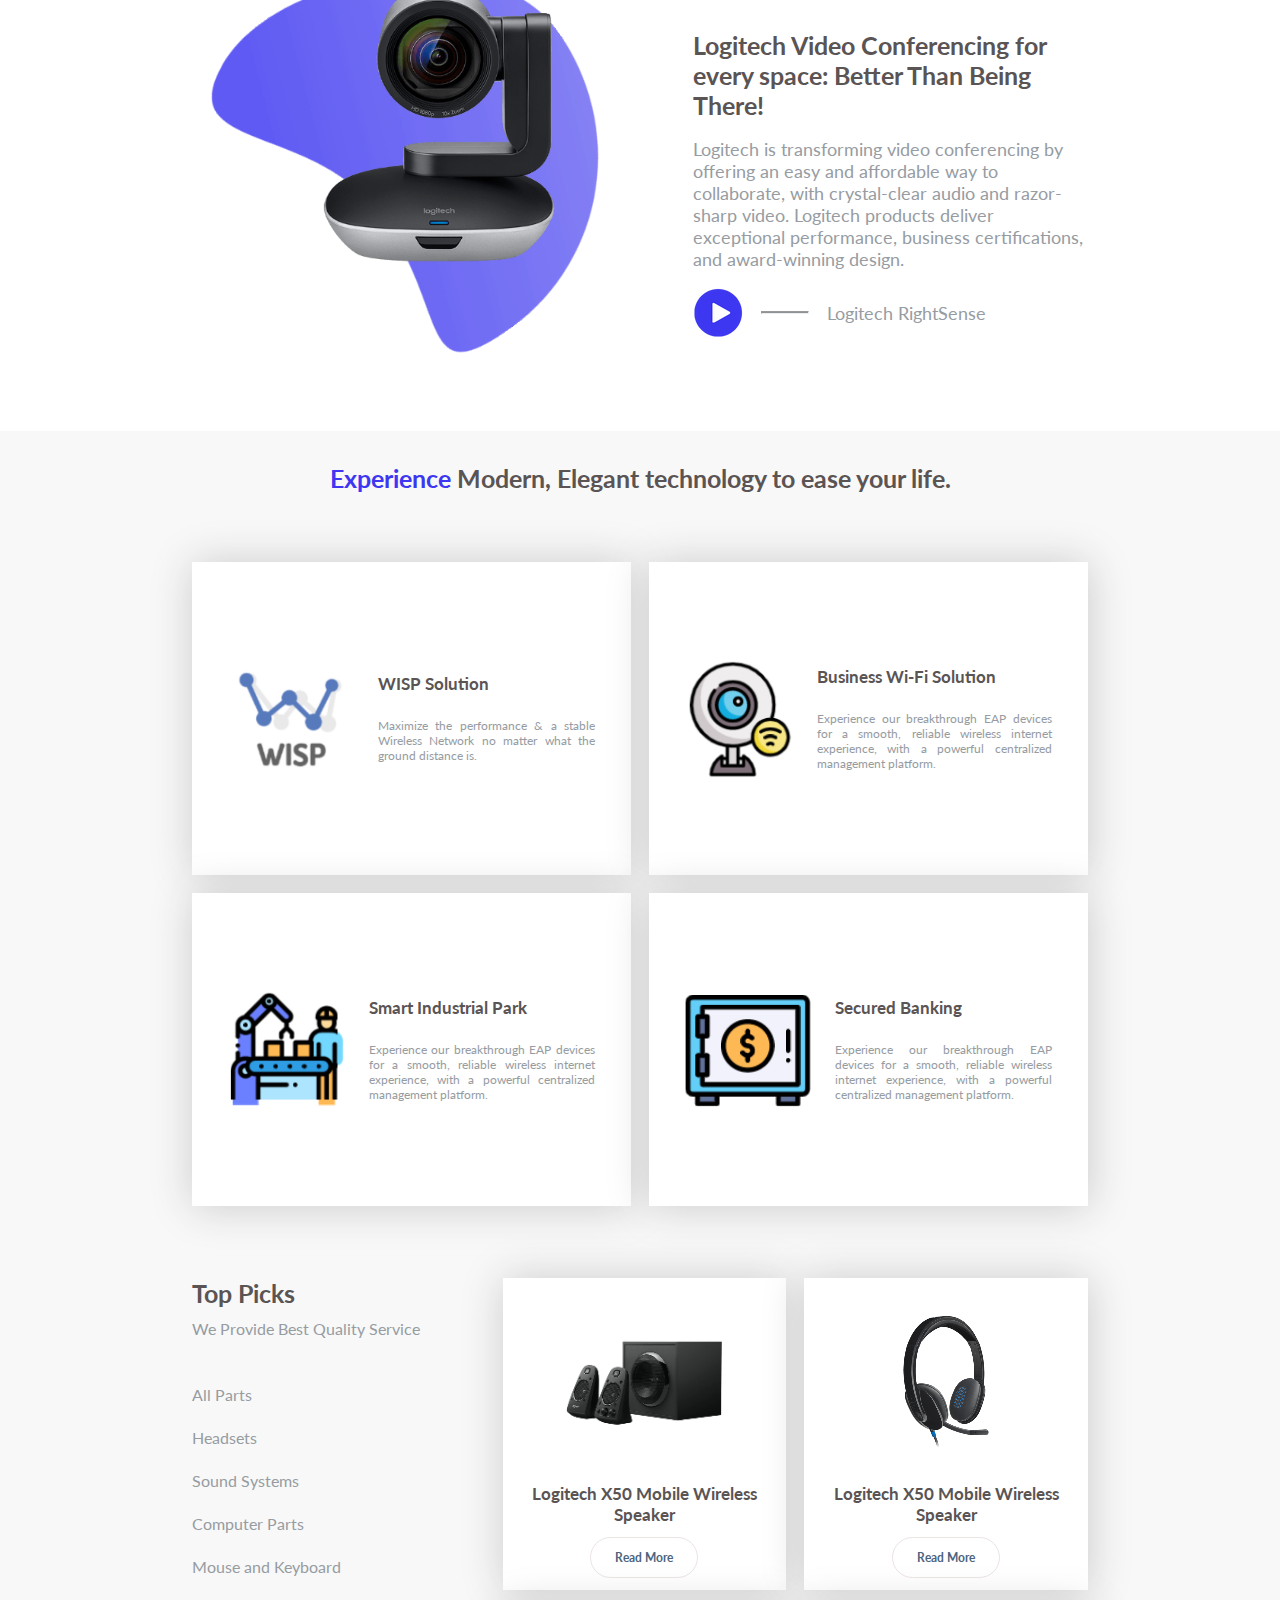
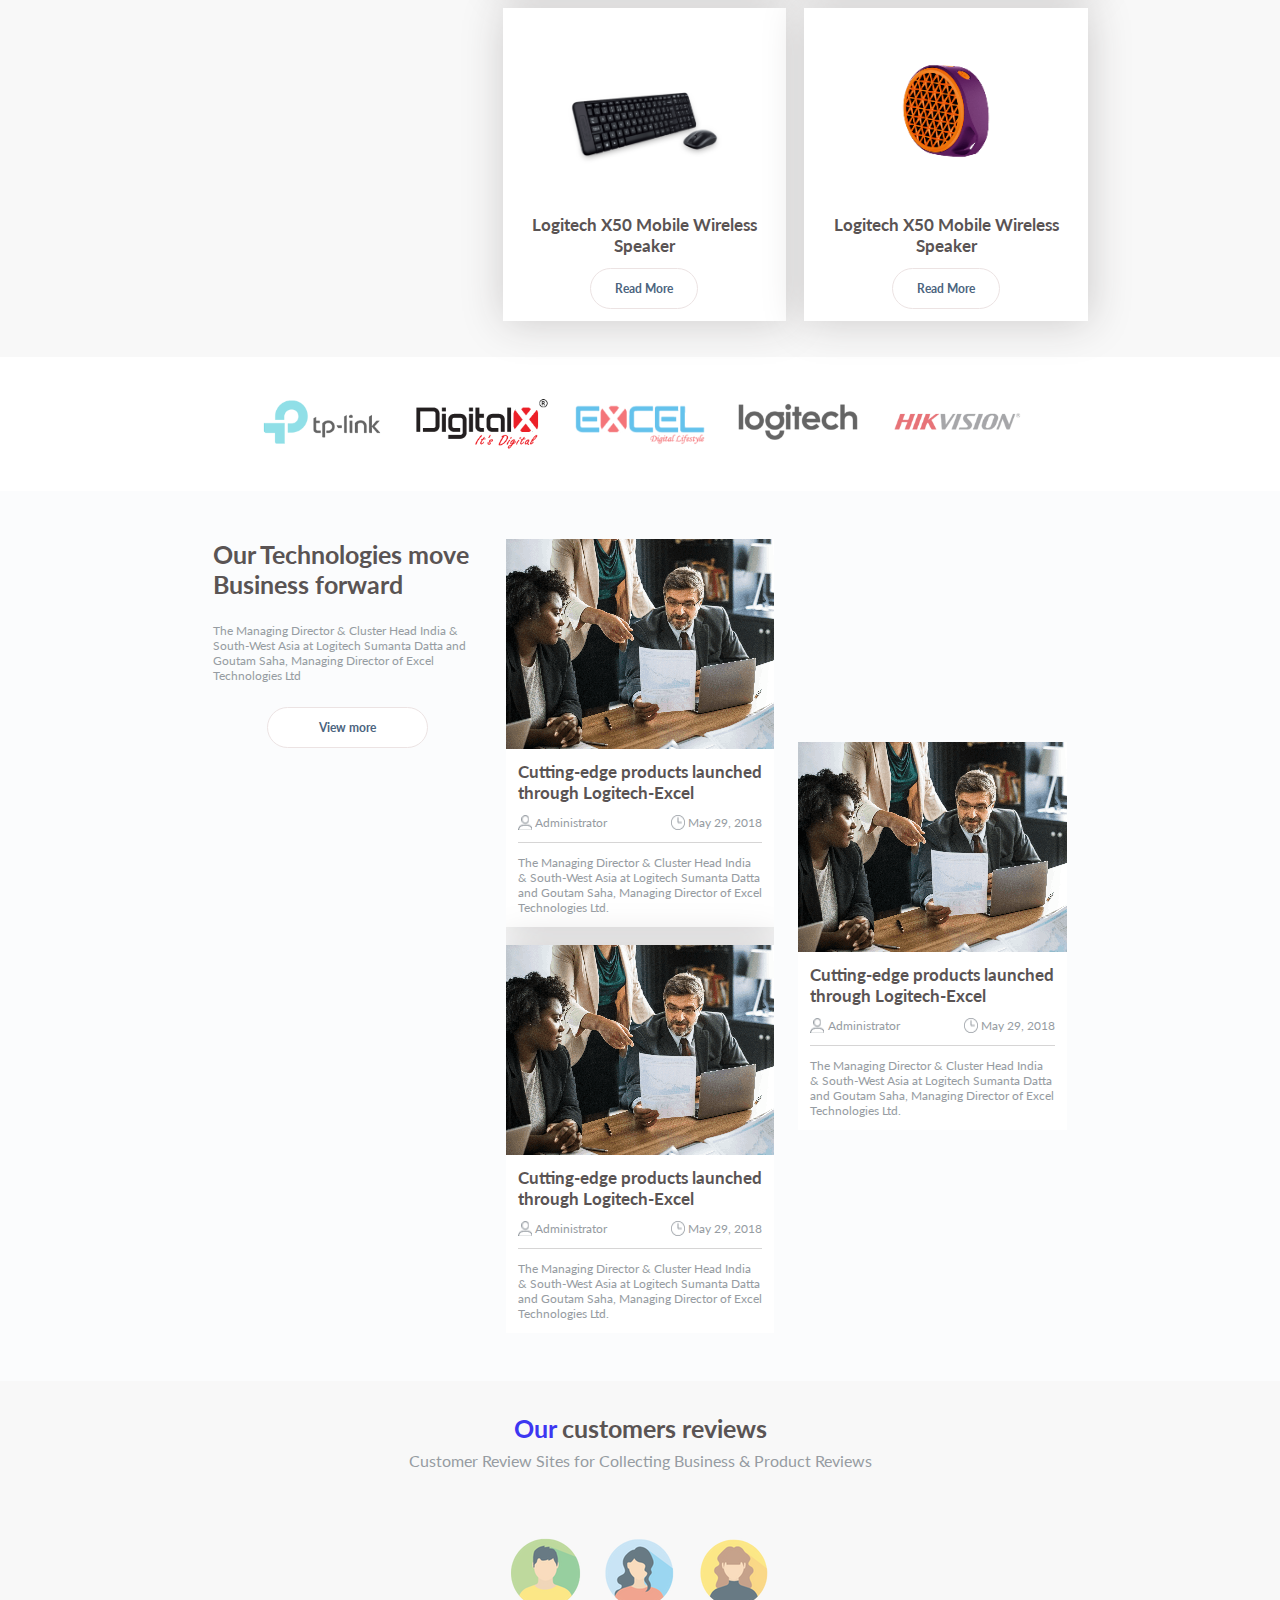
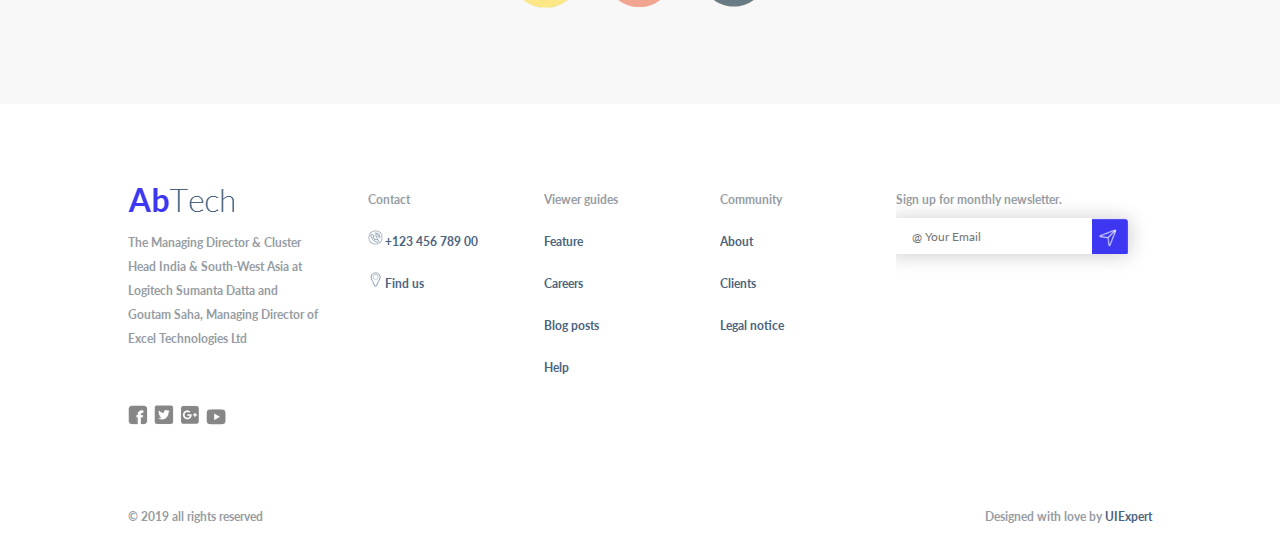
==== commit ed4dfe96: "Fixed one inline event listener" ====
--- a/index.html
+++ b/index.html
@@ -21,17 +21,12 @@
   <body>
     <div class="home" id="home">
       <div class="header">
-        <a
-          href="javascript:void(0);"
-          class="burger-button"
-          onclick="showDropdownMenu()"
-        >
-          <img
-            id="burger-button"
-            src="assets/burger-button.png"
-            alt="Burger menu button."
-          />
-        </a>
+        <img
+          id="burger-button"
+          src="assets/burger-button.png"
+          alt="Burger menu button."
+        />
+
         <img class="logo" src="assets/logo.png" alt="Company logo." />
 
         <div id="dropdown-menu" class="dropdown-menu">
@@ -554,7 +549,6 @@
             id="customer-1"
             src="assets/reviews/1.png"
             alt="Customer icon."
-            mouseover="showReview()"
           />
           <img
             class="customer-icon grow highlight"
@@ -620,8 +614,8 @@
             </p>
           </div>
           <div id="customer-2-text" class="card customer-review-card">
-            <h2>Jonah Hill</h2>
-            <p>Twitch streamer</p>
+            <h2>Britney Spears</h2>
+            <p>Professional horse groomer</p>
             <div class="rating">
               <div class="one-star">
                 <img src="assets/reviews/full-star.png" alt="Full star." />
@@ -669,8 +663,8 @@
             </p>
           </div>
           <div id="customer-3-text" class="card customer-review-card">
-            <h2>Jonah Hill</h2>
-            <p>Twitch streamer</p>
+            <h2>Jared Leto</h2>
+            <p>Olympic medal winning snowboarder</p>
             <div class="rating">
               <div class="one-star">
                 <img src="assets/reviews/full-star.png" alt="Full star." />
--- a/styles/index.css
+++ b/styles/index.css
@@ -361,7 +361,6 @@
 #customer-3-text {
   display: none;
 }
-/* Ideally, the cards would interact with the icons in such a way that when one hovers on an icon, the according review card appears, but I was not able to succed this with only css and html a this time.*/
 
 .customer-review-card {
   display: flex;
@@ -374,10 +373,24 @@
   margin: 1rem auto;
 }
 
-.one-star,
-.two-star,
-.three-star,
-.five-star {
+#customer-1-text .one-star,
+#customer-1-text .two-star,
+#customer-1-text .three-star,
+#customer-1-text .five-star {
+  display: none;
+}
+
+#customer-2-text .one-star,
+#customer-2-text .two-star,
+#customer-2-text .three-star,
+#customer-2-text .four-star {
+  display: none;
+}
+
+#customer-3-text .one-star,
+#customer-3-text .two-star,
+#customer-3-text .three-star,
+#customer-3-text .four-star {
   display: none;
 }
 
